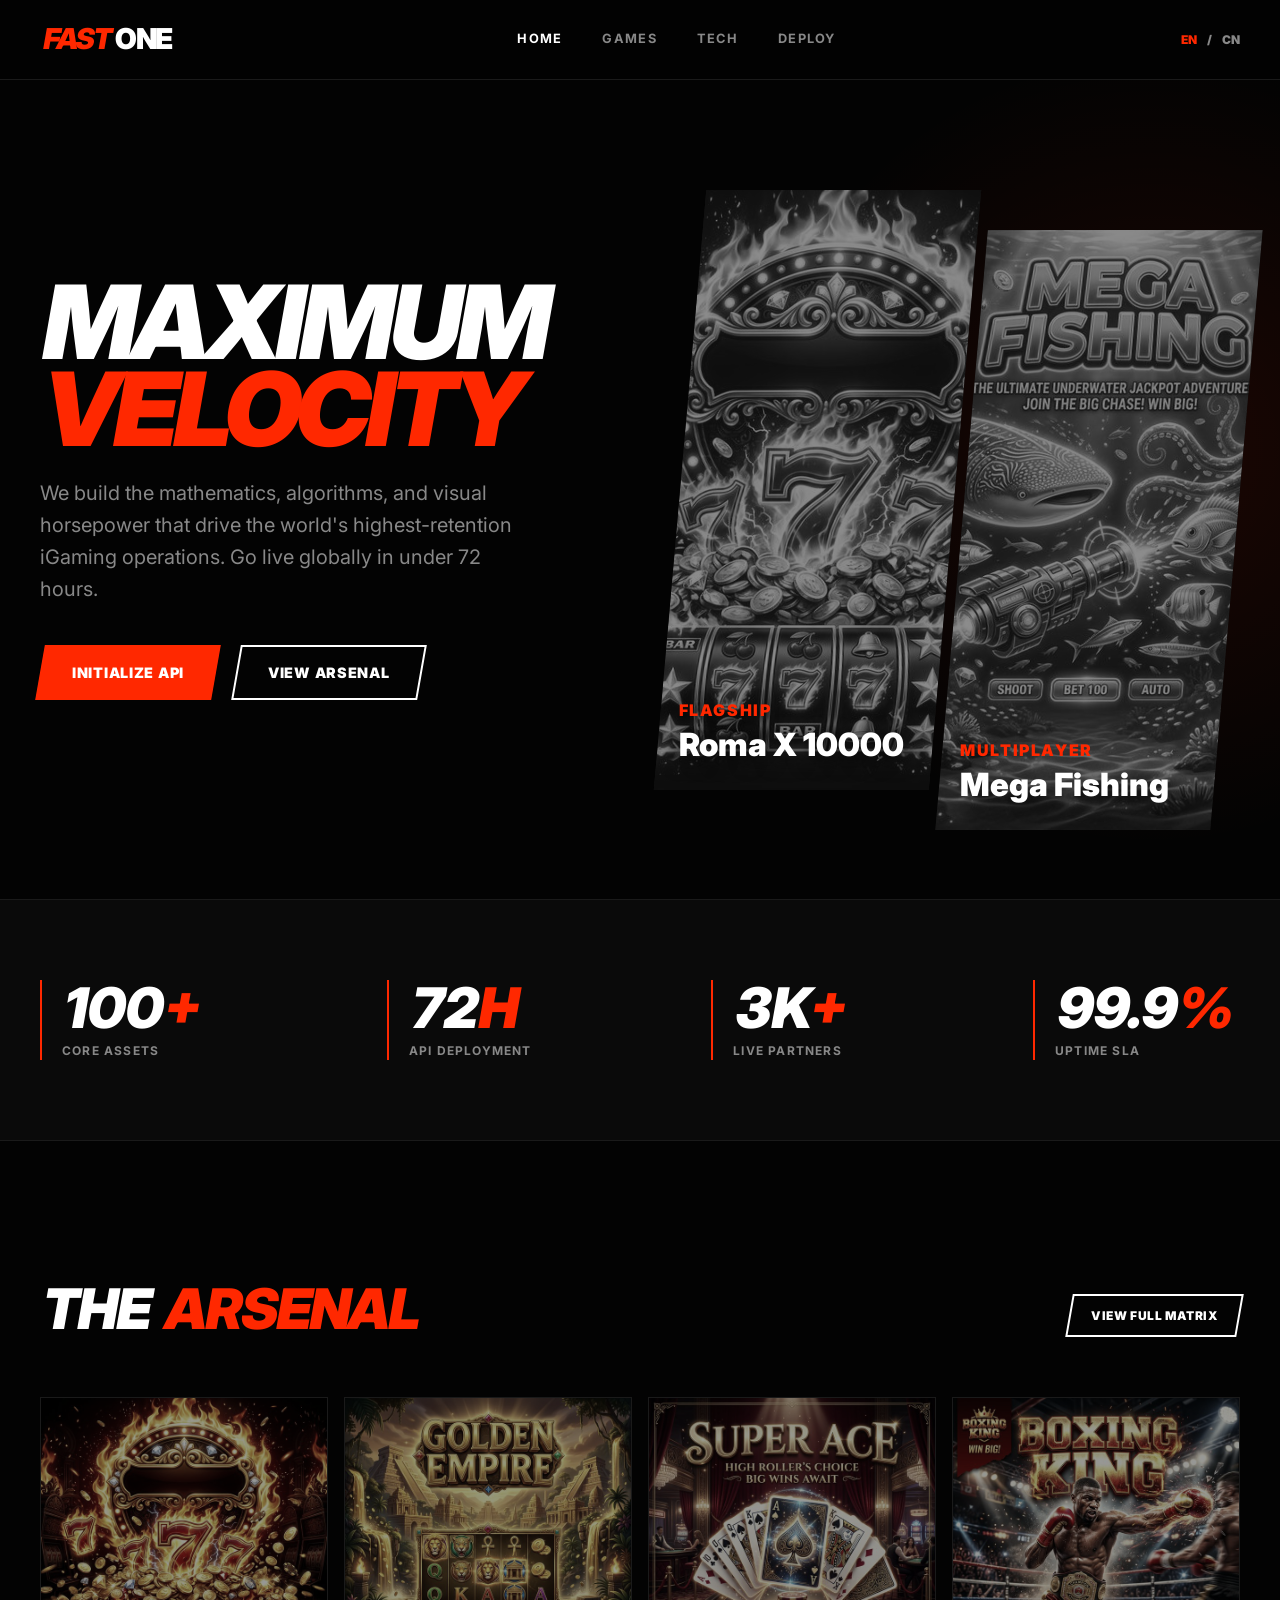
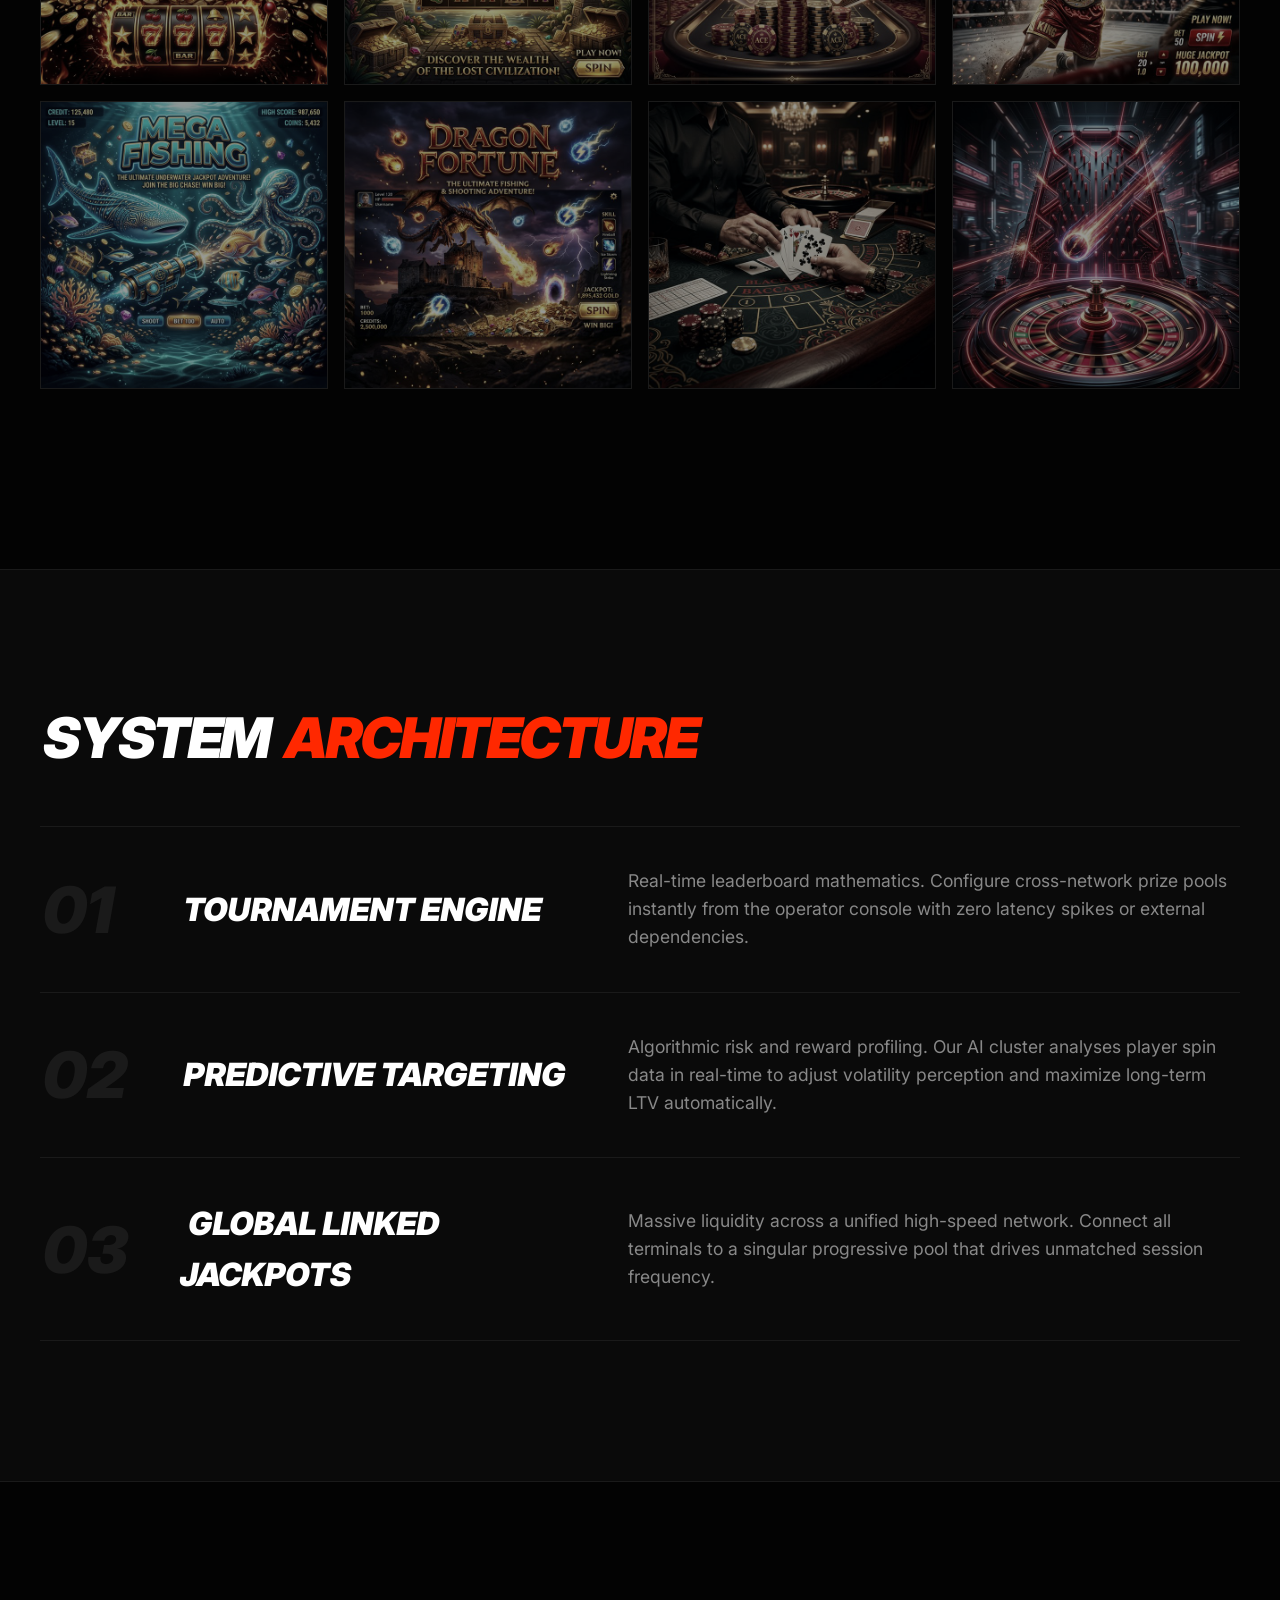
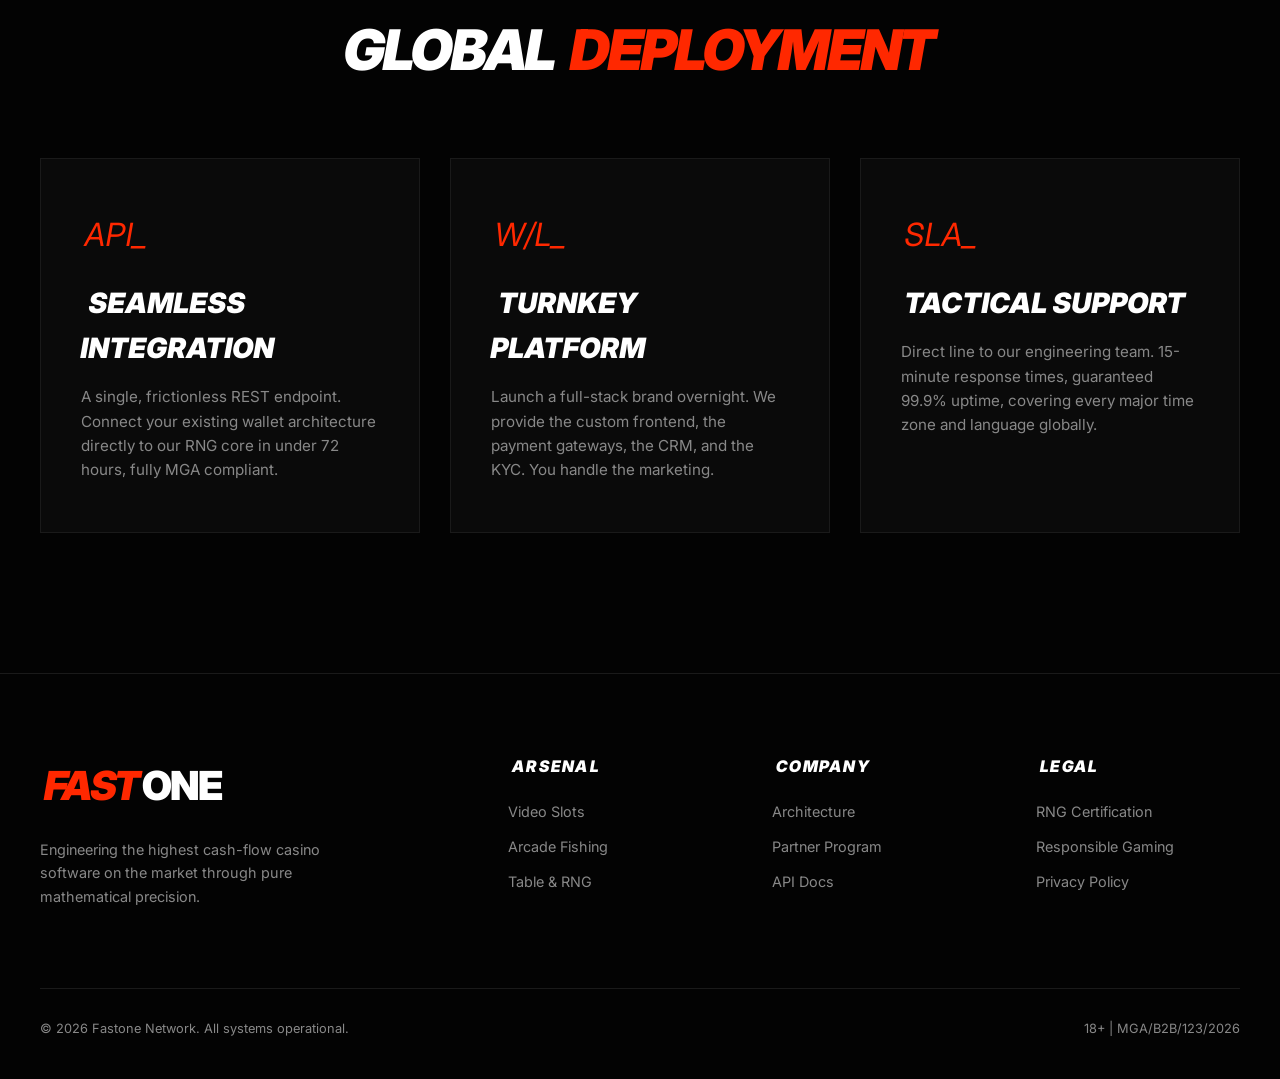
==== index.html @ 95892731 "Upload concept_ultra content" ====
<!DOCTYPE html>
<html lang="en">
<head>
<meta charset="UTF-8">
<meta name="viewport" content="width=device-width, initial-scale=1.0">
<title>Fastone | The Zenith of iGaming Performance</title>
<link rel="stylesheet" href="style.css" />
</head>
<body>

<header>
  <div class="container nav-wrap">
    <a href="index.html" class="logo"><span class="red-txt skew">FAST</span>ONE</a>
    <div class="nav-links">
      <a href="index.html" class="active">Home</a>
      <a href="games.html">Games</a>
      <a href="company.html">Tech</a>
      <a href="contact.html">Deploy</a>
    </div>
    <div class="lang">
      <span class="active">EN</span> / <span>CN</span>
    </div>
  </div>
</header>

<section class="hero">
  <div class="container hero-grid">
    <div>
      <h1 class="h-title"><span class="skew">MAXIMUM</span><br><span class="red-txt skew">VELOCITY</span></h1>
      <p class="h-desc">We build the mathematics, algorithms, and visual horsepower that drive the world's highest-retention iGaming operations. Go live globally in under 72 hours.</p>
      <div class="h-actions">
        <a href="contact.html" class="btn-red"><span>Initialize API</span></a>
        <a href="games.html" class="btn-out"><span>View Arsenal</span></a>
      </div>
    </div>
    <div class="h-art" id="h-art">
      <!-- Injected via JS to guarantee 100% image accuracy -->
    </div>
  </div>
</section>

<section class="stats">
  <div class="container stat-grid">
    <div class="stat-item"><div class="st-num skew">100<span class="red-txt">+</span></div><div class="st-lbl">Core Assets</div></div>
    <div class="stat-item"><div class="st-num skew">72<span class="red-txt">H</span></div><div class="st-lbl">API Deployment</div></div>
    <div class="stat-item"><div class="st-num skew">3K<span class="red-txt">+</span></div><div class="st-lbl">Live Partners</div></div>
    <div class="stat-item"><div class="st-num skew">99.9<span class="red-txt">%</span></div><div class="st-lbl">Uptime SLA</div></div>
  </div>
</section>

<section class="matrix">
  <div class="container">
    <div class="sec-head">
      <div>
        <h2 class="sec-title"><span class="skew">THE</span> <span class="s-red skew">ARSENAL</span></h2>
      </div>
      <a href="games.html" class="btn-out" style="padding: 10px 20px; font-size: 0.75rem;"><span>View Full Matrix</span></a>
    </div>
    <div class="grid-matrix" id="game-matrix">
      <!-- Injected strictly via JS -->
    </div>
  </div>
</section>

<section class="arch">
  <div class="container">
    <h2 class="sec-title" style="margin-bottom: 60px;"><span class="skew">SYSTEM</span> <span class="s-red skew">ARCHITECTURE</span></h2>
    <div class="a-list">
      <div class="a-item">
        <div class="a-num skew">01</div>
        <div class="a-title skew">Tournament Engine</div>
        <div class="a-desc">Real-time leaderboard mathematics. Configure cross-network prize pools instantly from the operator console with zero latency spikes or external dependencies.</div>
      </div>
      <div class="a-item">
        <div class="a-num skew">02</div>
        <div class="a-title skew">Predictive Targeting</div>
        <div class="a-desc">Algorithmic risk and reward profiling. Our AI cluster analyses player spin data in real-time to adjust volatility perception and maximize long-term LTV automatically.</div>
      </div>
      <div class="a-item">
        <div class="a-num skew">03</div>
        <div class="a-title skew">Global Linked Jackpots</div>
        <div class="a-desc">Massive liquidity across a unified high-speed network. Connect all terminals to a singular progressive pool that drives unmatched session frequency.</div>
      </div>
    </div>
  </div>
</section>

<section class="deploy">
  <div class="container">
    <h2 class="sec-title" style="text-align: center; margin-bottom: 80px;"><span class="skew">GLOBAL</span> <span class="s-red skew">DEPLOYMENT</span></h2>
    <div class="d-grid">
      <div class="d-card">
        <div class="d-icon skew">API_</div>
        <div class="d-title skew">Seamless Integration</div>
        <div class="d-desc">A single, frictionless REST endpoint. Connect your existing wallet architecture directly to our RNG core in under 72 hours, fully MGA compliant.</div>
      </div>
      <div class="d-card">
        <div class="d-icon skew">W/L_</div>
        <div class="d-title skew">Turnkey Platform</div>
        <div class="d-desc">Launch a full-stack brand overnight. We provide the custom frontend, the payment gateways, the CRM, and the KYC. You handle the marketing.</div>
      </div>
      <div class="d-card">
        <div class="d-icon skew">SLA_</div>
        <div class="d-title skew">Tactical Support</div>
        <div class="d-desc">Direct line to our engineering team. 15-minute response times, guaranteed 99.9% uptime, covering every major time zone and language globally.</div>
      </div>
    </div>
  </div>
</section>

<footer>
  <div class="container">
    <div class="f-grid">
      <div>
        <div class="f-logo"><span class="red-txt skew">FAST</span>ONE</div>
        <div class="f-desc">Engineering the highest cash-flow casino software on the market through pure mathematical precision.</div>
      </div>
      <div>
        <div class="f-title skew">Arsenal</div>
        <a href="games.html" class="f-link">Video Slots</a>
        <a href="games.html" class="f-link">Arcade Fishing</a>
        <a href="games.html" class="f-link">Table & RNG</a>
      </div>
      <div>
        <div class="f-title skew">Company</div>
        <a href="company.html" class="f-link">Architecture</a>
        <a href="contact.html" class="f-link">Partner Program</a>
        <a href="#" class="f-link">API Docs</a>
      </div>
      <div>
        <div class="f-title skew">Legal</div>
        <a href="#" class="f-link">RNG Certification</a>
        <a href="#" class="f-link">Responsible Gaming</a>
        <a href="#" class="f-link">Privacy Policy</a>
      </div>
    </div>
    <div class="f-bot">
      <div>&copy; 2026 Fastone Network. All systems operational.</div>
      <div>18+ | MGA/B2B/123/2026</div>
    </div>
  </div>
</footer>

<script src="app.js"></script>
<script>
// STRICT IMAGE ENFORCEMENT logic
document.addEventListener('DOMContentLoaded', () => {
  if (typeof GAMES === 'undefined' || typeof getGameImg === 'undefined') {
    console.error("Critical: app.js failed to load. Images cannot be rendered.");
    return;
  }

  // 1. Populate Hero Art (Guaranteed 2 images at all times)
  const heroArt = document.getElementById('h-art');
  const hGame1 = GAMES.find(g => g.name === 'Roma X 10000') || GAMES[0];
  const hGame2 = GAMES.find(g => g.name === 'Mega Fishing') || GAMES.find(g => g.category.toLowerCase() === 'fishing') || GAMES[35];
  
  // getGameImg strictly returns an image path now.
  const img1 = getGameImg(hGame1.name);
  const img2 = getGameImg(hGame2.name);

  heroArt.innerHTML = `
    <div class="ha-card">
      <img src="${img1}" alt="${hGame1.name}">
      <div class="ha-text"><span>FLAGSHIP</span>${hGame1.name}</div>
    </div>
    <div class="ha-card" style="transform: translateY(40px);">
      <img src="${img2}" alt="${hGame2.name}">
      <div class="ha-text"><span>MULTIPLAYER</span>${hGame2.name}</div>
    </div>
  `;

  // 2. Populate Matrix (Strictly 8 images)
  const matrix = document.getElementById('game-matrix');
  const picks = [
    GAMES[0], GAMES[1], GAMES[2], GAMES[3],
    GAMES[35], GAMES[36], GAMES[40], GAMES[49]
  ];

  matrix.innerHTML = picks.map(g => {
    if(!g) return '';
    const src = getGameImg(g.name);
    return `
      <div class="m-card" onclick="alert('Demo: ${g.name.replace(/'/g,"\\'")}!')">
        <img src="${src}" alt="${g.name}">
        <div class="m-card-info">
          <div class="mc-cat">${g.category}</div>
          <div class="mc-name">${g.name}</div>
          <div class="mc-play">PLAY DEMO</div>
        </div>
      </div>
    `;
  }).join('');
});
</script>
</body>
</html>
---- style.css ----
/* ============================================================
   CONCEPT: ULTRA — Unified Stylesheet
   Minimal, Extreme Speed | Inter 900 | #FF2800
   ============================================================ */

@import url('https://fonts.googleapis.com/css2?family=Inter:wght@400;700;900&display=swap');

:root {
  --red:       #FF2800;
  --red-hover: #cc2000;
  --black:     #030303;
  --dark:      #0a0a0a;
  --line:      #1a1a1a;
  --white:     #ffffff;
  --gray:      #888888;
  --trans:     0.3s cubic-bezier(0.25, 1, 0.5, 1);
}

*, *::before, *::after { box-sizing: border-box; margin: 0; padding: 0; }
html { scroll-behavior: smooth; }
body {
  font-family: 'Inter', sans-serif;
  background-color: var(--black);
  color: var(--white);
  line-height: 1.6;
  overflow-x: hidden;
  -webkit-font-smoothing: antialiased;
}
a { text-decoration: none; color: inherit; transition: var(--trans); }
button { font-family: inherit; cursor: pointer; border: none; background: none; }
img { max-width: 100%; display: block; }
ul { list-style: none; }

/* ── Utilities ───────────────────────────────────── */
.container { width: 100%; max-width: 1440px; margin: 0 auto; padding: 0 40px; }
.section    { padding: 140px 0; }
.section--sm { padding: 100px 0; }
.red-txt, .s-red { color: var(--red); }
.skew { transform: skewX(-10deg); display: inline-block; padding: 0 4px; }

/* reveal */
.rv { opacity: 0; transform: translateY(20px); transition: opacity .5s ease, transform .5s ease; }
.rv.visible, .rv.revealed { opacity: 1; transform: none; }
.delay-1 { transition-delay: .1s; }
.delay-2 { transition-delay: .2s; }
.delay-3 { transition-delay: .3s; }

/* ── Buttons ─────────────────────────────────────── */
.btn-red {
  display: inline-flex; align-items: center; justify-content: center;
  background: var(--red); color: var(--white);
  padding: 16px 32px; font-weight: 900; font-size: 0.9rem;
  text-transform: uppercase; letter-spacing: 0.05em;
  transform: skewX(-10deg); position: relative; overflow: hidden;
  transition: var(--trans);
}
.btn-red span { transform: skewX(10deg); position: relative; z-index: 2; }
.btn-red::before {
  content: ''; position: absolute; top: 0; left: -100%; width: 100%; height: 100%;
  background: rgba(255,255,255,0.2); transition: transform 0.4s ease; z-index: 1;
}
.btn-red:hover::before { transform: translateX(200%); }
.btn-red:hover { background: var(--red-hover); }

.btn-out {
  display: inline-flex; align-items: center; justify-content: center;
  background: transparent; color: var(--white);
  padding: 14px 30px; font-weight: 900; font-size: 0.9rem;
  text-transform: uppercase; letter-spacing: 0.05em;
  border: 2px solid var(--white); transform: skewX(-10deg);
  transition: var(--trans);
}
.btn-out span { transform: skewX(10deg); }
.btn-out:hover { background: var(--white); color: var(--black); }

.btn, .btn--red {
  display: inline-flex; align-items: center; justify-content: center;
  background: var(--red); color: var(--white);
  padding: 14px 28px; font-weight: 900; font-size: 0.9rem;
  text-transform: uppercase; letter-spacing: 0.05em;
  transform: skewX(-10deg); transition: var(--trans);
}
.btn span, .btn--red span { transform: skewX(10deg); }
.btn:hover, .btn--red:hover { background: var(--red-hover); }
.btn--outline { background: transparent; color: var(--white); border: 2px solid var(--white); }
.btn--outline:hover { background: var(--white); color: var(--black); }

/* ── Navigation ──────────────────────────────────── */
header {
  position: fixed; top: 0; width: 100%; z-index: 1000;
  background: rgba(3,3,3,0.9); backdrop-filter: blur(10px);
  border-bottom: 1px solid var(--line); height: 80px; display: flex; align-items: center;
}
.nav-wrap { display: flex; justify-content: space-between; align-items: center; width: 100%; }
.logo { font-size: 1.8rem; font-weight: 900; letter-spacing: -0.05em; }
.nav-links { display: flex; gap: 40px; }
.nav-links a { font-size: 0.8rem; font-weight: 700; text-transform: uppercase; letter-spacing: 0.1em; color: var(--gray); }
.nav-links a:hover, .nav-links a.active { color: var(--white); }
.lang { font-size: 0.75rem; font-weight: 900; color: var(--gray); display: flex; gap: 10px; }
.lang span.active { color: var(--red); }

/* ── Hero ────────────────────────────────────────── */
.hero {
  padding: 180px 0 100px; min-height: 100vh;
  display: flex; align-items: center;
  border-bottom: 1px solid var(--line);
  position: relative; overflow: hidden;
}
.hero::after {
  content:''; position: absolute; right: -20%; top: -10%; width: 60%; height: 120%;
  background: radial-gradient(circle, rgba(255,40,0,0.1) 0%, transparent 60%);
  z-index: 0; pointer-events: none;
}
.hero-grid { display: grid; grid-template-columns: 1fr 1fr; gap: 80px; align-items: center; position: relative; z-index: 1; }
.h-title { font-size: clamp(4rem, 8vw, 7.5rem); font-weight: 900; line-height: 0.85; letter-spacing: -0.05em; margin-bottom: 24px; text-transform: uppercase; }
.h-desc { font-size: 1.25rem; color: var(--gray); max-width: 500px; margin-bottom: 40px; font-weight: 400; }
.h-actions { display: flex; gap: 20px; }

/* hero art */
.h-art { display: grid; grid-template-columns: 1fr 1fr; gap: 10px; height: 600px; transform: skewX(-5deg); }
.ha-card { position: relative; overflow: hidden; background: var(--line); }
.ha-card img { width: 100%; height: 100%; object-fit: cover; opacity: 0.5; transition: 0.5s ease; filter: grayscale(1); }
.ha-card:hover img { opacity: 1; filter: grayscale(0) scale(1.05); }
.ha-text { position: absolute; bottom: 20px; left: 20px; font-size: 2rem; font-weight: 900; color: var(--white); transform: skewX(5deg); text-shadow: 0 4px 20px rgba(0,0,0,0.8); pointer-events: none; z-index: 2; }
.ha-text span { color: var(--red); display: block; font-size: 1rem; letter-spacing: 0.1em; margin-bottom: -5px; }

/* page hero (subpages) */
.page-hero { padding: 160px 0 80px; background: var(--dark); border-bottom: 1px solid var(--line); }
.page-hero__title { font-size: clamp(3.5rem, 7vw, 6.5rem); font-weight: 900; line-height: 0.9; letter-spacing: -0.04em; text-transform: uppercase; margin: 8px 0 20px; }
.page-hero__sub { font-size: 1.1rem; color: var(--gray); max-width: 560px; }
.tag { display: inline-block; font-size: .72rem; font-weight: 700; letter-spacing: .14em; text-transform: uppercase; color: var(--red); margin-bottom: 12px; }

/* ── Stats ────────────────────────────────────────── */
.stats { background: var(--dark); padding: 80px 0; border-bottom: 1px solid var(--line); }
.stat-grid { display: flex; justify-content: space-between; flex-wrap: wrap; gap: 40px; }
.stat-item { padding-left: 20px; border-left: 2px solid var(--red); }
.st-num { font-size: 3.5rem; font-weight: 900; line-height: 1; margin-bottom: 5px; }
.st-lbl { font-size: 0.75rem; font-weight: 700; color: var(--gray); text-transform: uppercase; letter-spacing: 0.1em; }

/* ── Games Grid ───────────────────────────────────── */
.matrix { padding: 140px 0; }
.sec-head { margin-bottom: 60px; display: flex; justify-content: space-between; align-items: flex-end; }
.sec-title { font-size: 3.5rem; font-weight: 900; line-height: 1; letter-spacing: -0.04em; text-transform: uppercase; }

.grid-matrix { display: grid; grid-template-columns: repeat(4, 1fr); gap: 16px; margin-bottom: 40px; }
.m-card { position: relative; aspect-ratio: 1/1; overflow: hidden; background: var(--dark); cursor: pointer; border: 1px solid var(--line); }
.m-card img { width: 100%; height: 100%; object-fit: cover; filter: brightness(0.6) grayscale(0.5); transition: 0.4s ease; }
.m-card:hover img { filter: brightness(0.9) grayscale(0); transform: scale(1.05); }
.m-card-info { position: absolute; inset: 0; padding: 20px; display: flex; flex-direction: column; justify-content: flex-end; background: linear-gradient(to top, rgba(0,0,0,0.9) 0%, transparent 60%); opacity: 0; transition: 0.3s ease; }
.m-card:hover .m-card-info { opacity: 1; }
.mc-cat { font-size: 0.65rem; font-weight: 900; color: var(--red); text-transform: uppercase; letter-spacing: 0.15em; margin-bottom: 4px; }
.mc-name { font-size: 1.25rem; font-weight: 900; margin-bottom: 10px; }
.mc-play { font-size: 0.75rem; font-weight: 700; display: flex; align-items: center; gap: 5px; }
.mc-play::before { content:'▶'; color: var(--red); font-size: 0.6rem; }

.games-grid, #games-grid, #game-grid {
  display: grid; grid-template-columns: repeat(auto-fill, minmax(220px, 1fr)); gap: 16px; margin-top: 32px;
}
.tabs { display: flex; gap: 8px; flex-wrap: wrap; margin-bottom: 32px; }
.tab-btn {
  padding: 10px 22px; background: var(--dark); color: var(--gray);
  font-size: 0.85rem; font-weight: 700; text-transform: uppercase; letter-spacing: 0.08em;
  border: 1px solid var(--line); transition: var(--trans);
}
.tab-btn.active, .tab-btn:hover { background: var(--red); color: var(--white); border-color: var(--red); }

.gc { position: relative; overflow: hidden; cursor: pointer; aspect-ratio: 2/3; border: 1px solid var(--line); transition: var(--trans); }
.gc:hover { border-color: var(--red); transform: translateY(-6px); z-index: 2; }
.gc-img { width: 100%; height: 100%; object-fit: cover; filter: brightness(.7) grayscale(.3); transition: var(--trans); }
.gc:hover .gc-img { filter: brightness(.9) grayscale(0) scale(1.04); }
.gc-ov { position: absolute; inset: 0; padding: 16px; display: flex; flex-direction: column; justify-content: flex-end; background: linear-gradient(to top, rgba(0,0,0,0.9) 0%, transparent 55%); }
.gc-badge { font-size: .6rem; font-weight: 900; color: var(--red); text-transform: uppercase; letter-spacing: .15em; margin-bottom: 4px; }
.gc-title { font-size: 1.1rem; font-weight: 900; line-height: 1.1; margin-bottom: 6px; }
.gc-foot { display: flex; justify-content: space-between; align-items: center; font-size: .7rem; color: var(--gray); }
.gc-btn { background: var(--red); color: var(--white); padding: 6px 12px; font-size: .75rem; font-weight: 700; margin-top: 8px; display: inline-block; }

/* ── Architecture ─────────────────────────────────── */
.arch { padding: 140px 0; background: var(--dark); border-top: 1px solid var(--line); }
.a-list { display: grid; border-top: 1px solid var(--line); }
.a-item { display: grid; grid-template-columns: 100px 1fr 1.5fr; gap: 40px; padding: 40px 0; border-bottom: 1px solid var(--line); align-items: center; transition: var(--trans); }
.a-item:hover { background: var(--black); padding-left: 40px; border-left: 2px solid var(--red); }
.a-num { font-size: 4rem; font-weight: 900; color: var(--line); line-height: 0.8; }
.a-item:hover .a-num { color: var(--red); }
.a-title { font-size: 2rem; font-weight: 900; text-transform: uppercase; }
.a-desc { font-size: 1.1rem; color: var(--gray); }

/* ── Deployment ───────────────────────────────────── */
.deploy { padding: 140px 0; border-top: 1px solid var(--line); }
.d-grid { display: grid; grid-template-columns: repeat(3, 1fr); gap: 30px; }
.d-card { background: var(--dark); padding: 50px 40px; border: 1px solid var(--line); transition: var(--trans); position: relative; }
.d-card::before { content:''; position: absolute; top:-1px; left:-1px; width: 0; height: 3px; background: var(--red); transition: 0.4s ease; }
.d-card:hover::before { width: calc(100% + 2px); }
.d-card:hover { transform: translateY(-10px); border-color: #333; }
.d-icon { font-size: 2rem; color: var(--red); margin-bottom: 20px; }
.d-title { font-size: 1.75rem; font-weight: 900; margin-bottom: 15px; text-transform: uppercase; }
.d-desc { color: var(--gray); font-size: 0.95rem; }

/* ── CTA / Callout ────────────────────────────────── */
.cta-banner { background: var(--red); padding: 60px; position: relative; }
.cta-banner__title { font-size: 3rem; font-weight: 900; text-transform: uppercase; letter-spacing: -0.03em; margin-bottom: 12px; }
.cta-banner__sub { font-size: 1rem; color: rgba(255,255,255,0.8); max-width: 480px; margin-bottom: 28px; }
.cta-banner__btns { display: flex; gap: 16px; flex-wrap: wrap; }

/* ── Contact ──────────────────────────────────────── */
.contact-grid { display: grid; grid-template-columns: 1fr 1fr; }
.contact-info { padding: 80px 60px; background: var(--dark); border-right: 1px solid var(--line); }
.contact-form { padding: 80px 60px; background: var(--black); }
.form-row { display: grid; grid-template-columns: 1fr 1fr; gap: 20px; }
.form-field { display: flex; flex-direction: column; gap: 8px; margin-bottom: 20px; }
.form-field label { font-size: .8rem; font-weight: 700; text-transform: uppercase; letter-spacing: .1em; color: var(--gray); }
.form-field input, .form-field select, .form-field textarea {
  background: var(--dark); border: 1px solid var(--line); color: var(--white);
  padding: 14px 16px; font-family: 'Inter', sans-serif; font-size: .95rem; transition: var(--trans);
}
.form-field input:focus, .form-field select:focus, .form-field textarea:focus { outline: none; border-color: var(--red); }
.form-field textarea { min-height: 120px; resize: vertical; }
#contact-form button[type=submit] { width: 100%; margin-top: 8px; }
.lang-switcher { display: flex; gap: 6px; }
.lang-btn { background: transparent; color: var(--gray); font-size: .75rem; font-weight: 900; text-transform: uppercase; padding: 6px 10px; border: 1px solid var(--line); transition: var(--trans); }
.lang-btn.on, .lang-btn:hover { color: var(--red); border-color: var(--red); }

/* ── Footer ───────────────────────────────────────── */
footer { padding: 80px 0 40px; background: var(--black); border-top: 1px solid var(--line); }
.f-grid { display: grid; grid-template-columns: 2fr 1fr 1fr 1fr; gap: 60px; margin-bottom: 80px; }
.f-logo { font-size: 2.5rem; font-weight: 900; letter-spacing: -0.05em; margin-bottom: 20px; }
.f-desc { color: var(--gray); max-width: 300px; font-size: 0.9rem; }
.f-title { font-size: 1rem; font-weight: 900; text-transform: uppercase; letter-spacing: 0.08em; margin-bottom: 20px; }
.f-link { display: block; color: var(--gray); font-size: 0.9rem; margin-bottom: 12px; }
.f-link:hover { color: var(--red); }
.f-bot { display: flex; justify-content: space-between; border-top: 1px solid var(--line); padding-top: 30px; color: var(--gray); font-size: 0.8rem; flex-wrap: wrap; gap: 12px; }
.footer__top { display: grid; grid-template-columns: 2fr 1fr 1fr 1fr; gap: 48px; margin-bottom: 64px; }
.footer__logo { font-size: 2rem; font-weight: 900; letter-spacing: -0.05em; margin-bottom: 16px; }
.footer__col-title { font-size: 0.85rem; font-weight: 900; text-transform: uppercase; letter-spacing: 0.12em; margin-bottom: 16px; }
.footer__links { display: flex; flex-direction: column; gap: 10px; }
.footer__links a { color: var(--gray); font-size: 0.9rem; }
.footer__links a:hover { color: var(--red); }
.footer__brand-desc { color: var(--gray); font-size: .85rem; max-width: 280px; margin: 10px 0 20px; }
.footer__bottom { display: flex; justify-content: space-between; align-items: center; border-top: 1px solid var(--line); padding-top: 24px; flex-wrap: wrap; gap: 12px; }
.footer__copy { color: var(--gray); font-size: .8rem; }
.footer__badges { display: flex; gap: 8px; flex-wrap: wrap; }
.badge { background: var(--dark); color: var(--gray); font-size: .7rem; font-weight: 700; text-transform: uppercase; letter-spacing: .08em; padding: 5px 10px; border: 1px solid var(--line); }

/* ── Modal ────────────────────────────────────────── */
.modal-overlay, #modal {
  position: fixed; inset: 0; background: rgba(0,0,0,0.95); z-index: 9999;
  display: flex; align-items: center; justify-content: center;
  opacity: 0; pointer-events: none; transition: var(--trans);
}
.modal-overlay.open, .modal-overlay.is-open, #modal.open, #modal.is-open { opacity: 1; pointer-events: all; }
.modal {
  width: 90%; max-width: 900px; background: var(--dark);
  border: 1px solid var(--line); display: flex; position: relative;
}
.m-close, .modal-close {
  position: absolute; top: 16px; right: 16px; width: 44px; height: 44px;
  background: var(--red); color: var(--white); display: flex; align-items: center; justify-content: center;
  font-size: 1.5rem; cursor: pointer; font-weight: 900;
}
.m-thumb, .modal-img { width: 50%; }
.m-thumb img, .modal-img img { width: 100%; height: 100%; object-fit: cover; }
.m-body, .modal-body { width: 50%; padding: 48px; display: flex; flex-direction: column; justify-content: center; }
.m-name, .m-title { font-size: 2.5rem; font-weight: 900; line-height: 0.9; letter-spacing: -0.03em; text-transform: uppercase; margin-bottom: 6px; }
.m-cat { font-size: .75rem; font-weight: 900; color: var(--red); text-transform: uppercase; letter-spacing: .15em; margin-bottom: 20px; }
.m-desc { color: var(--gray); font-size: .95rem; margin-bottom: 28px; }
.m-stats { display: flex; gap: 24px; margin-bottom: 28px; }
.m-stat { flex: 1; }
.m-rtp, .m-vol, .m-win { font-size: 1.75rem; font-weight: 900; }
.m-lbl { font-size: .65rem; color: var(--gray); text-transform: uppercase; letter-spacing: .12em; }
.hi { color: var(--red); }
.m-play-btn { width: 100%; }

/* ── Responsive ───────────────────────────────────── */
@media(max-width: 1024px) {
  .hero-grid { grid-template-columns: 1fr; text-align: center; }
  .h-desc { margin: 0 auto 40px; }
  .h-actions { justify-content: center; }
  .h-art { height: 400px; transform: none; margin-top: 60px; }
  .ha-text { transform: none; }
  .grid-matrix { grid-template-columns: repeat(2, 1fr); }
  .a-item { grid-template-columns: 1fr; gap: 15px; padding-left: 0 !important; border-left: none !important; }
  .d-grid { grid-template-columns: 1fr; }
  .f-grid, .footer__top { grid-template-columns: 1fr 1fr; }
}
@media(max-width: 768px) {
  .container { padding: 0 20px; }
  .logo { font-size: 1.4rem; }
  .nav-links { display: none; }
  .stat-grid { flex-direction: column; gap: 40px; }
  .f-bot, .footer__bottom { flex-direction: column; gap: 20px; align-items: flex-start; }
  .modal { flex-direction: column; }
  .m-thumb, .modal-img { width: 100%; height: 260px; }
  .m-body, .modal-body { width: 100%; padding: 32px; }
  .form-row { grid-template-columns: 1fr; }
  .contact-grid { grid-template-columns: 1fr; }
}
@media(max-width: 480px) {
  .f-grid, .footer__top { grid-template-columns: 1fr; }
  .cta-banner { padding: 40px 24px; }
  .h-art { grid-template-columns: 1fr; height: auto; }
}

/* ══════════════════════════════════════════════════
   COMPANY PAGE — missing classes
   ══════════════════════════════════════════════════ */

/* Page intro header */
.pg-head {
  padding: 120px 0 60px; border-bottom: 1px solid var(--line);
  background: var(--dark);
}
.pg-title {
  font-size: clamp(2.5rem, 6vw, 5rem); font-weight: 900;
  letter-spacing: -.05em; line-height: .9; text-transform: uppercase;
  margin-bottom: 20px;
}
.pg-desc {
  font-size: 1.1rem; color: var(--gray); max-width: 560px; line-height: 1.75;
}

/* Tech grid — 2-column alternating layout */
.tech-grid {
  display: grid; grid-template-columns: 1fr 1fr;
  border: 1px solid var(--line); border-top: none;
  min-height: 340px;
}
.tech-grid:first-of-type { border-top: 1px solid var(--line); }
.tech-grid > div:first-child {
  padding: 60px 56px; display: flex; flex-direction: column; justify-content: center;
  border-right: 1px solid var(--line);
}
.tech-grid.flip { direction: rtl; }
.tech-grid.flip > * { direction: ltr; }
.tech-grid.flip > div:first-child { border-right: none; border-left: 1px solid var(--line); }

.t-num {
  font-size: 6rem; font-weight: 900; letter-spacing: -.08em;
  color: rgba(255,40,0,.08); line-height: 1; margin-bottom: 12px;
}
.t-title {
  font-size: clamp(1.8rem, 3vw, 2.8rem); font-weight: 900;
  letter-spacing: -.04em; text-transform: uppercase; margin-bottom: 16px;
}
.t-desc { font-size: 1rem; color: var(--gray); line-height: 1.75; }

/* Visual panel */
.t-vis {
  position: relative; overflow: hidden;
  background: var(--dark); display: flex; align-items: center; justify-content: center;
}
.t-vis-bg {
  font-size: clamp(2rem, 6vw, 5rem); font-weight: 900;
  letter-spacing: -.04em; text-transform: uppercase;
  color: rgba(255,255,255,.04); text-align: center; padding: 0 20px;
  pointer-events: none; user-select: none;
}
.t-vis-line {
  position: absolute; width: 200%; height: 1px;
  background: linear-gradient(90deg, transparent, var(--red), transparent);
  animation: tline 3s ease-in-out infinite alternate;
}
@keyframes tline {
  from { transform: translateX(-25%) scaleX(.5); opacity: .4; }
  to   { transform: translateX(-10%) scaleX(1);  opacity: 1;  }
}

/* ── Responsive ───────────────────────────────── */
@media(max-width: 768px) {
  .pg-head { padding: 100px 0 40px; }
  .tech-grid { grid-template-columns: 1fr; direction: ltr !important; }
  .tech-grid > div:first-child { border-right: none !important; border-left: none !important; padding: 40px 0; }
  .tech-grid.flip > div:first-child { border: none; }
  .t-vis { min-height: 140px; }
  .t-num { font-size: 4rem; }
}

/* ══════════════════════════════════════════════════
   CONTACT PAGE — missing classes
   ══════════════════════════════════════════════════ */

/* Deploy grid — two-column layout */
.deploy-grid {
  display: grid; grid-template-columns: 1.1fr .9fr; gap: 60px;
  padding: 80px 0;
}

/* Form box */
.form-box {
  background: var(--dark); border: 1px solid var(--line);
  padding: 48px 40px;
}
.fm-title {
  font-size: clamp(1.6rem, 3vw, 2.4rem); font-weight: 900;
  letter-spacing: -.04em; text-transform: uppercase; margin-bottom: 32px;
}
.fm-grp { margin-bottom: 20px; }
.fm-lbl {
  display: block; font-size: .72rem; font-weight: 700;
  letter-spacing: .12em; text-transform: uppercase;
  color: var(--gray); margin-bottom: 6px;
}
.fm-input {
  display: block; width: 100%;
  background: var(--black); border: 1px solid var(--line); color: var(--white);
  padding: 13px 16px; font-family: 'Inter', sans-serif; font-size: .9rem;
  transition: var(--trans); resize: vertical;
}
.fm-input:focus { outline: none; border-color: var(--red); }
.fm-input::placeholder { color: rgba(255,255,255,.2); }
textarea.fm-input { min-height: 110px; }
.btn-submit {
  display: inline-flex; align-items: center; justify-content: center;
  width: 100%; padding: 16px 28px; margin-top: 8px;
  background: var(--red); color: var(--white);
  font-weight: 900; font-size: .9rem;
  text-transform: uppercase; letter-spacing: .05em;
  border: none; cursor: pointer; transform: skewX(-10deg);
  transition: var(--trans);
}
.btn-submit span { transform: skewX(10deg); }
.btn-submit:hover { background: var(--red-hover); }

/* Info box */
.info-box { padding: 48px 0; }
.info-box h3 {
  font-size: clamp(1.4rem, 2.5vw, 2rem); font-weight: 900;
  letter-spacing: -.04em; text-transform: uppercase; margin-bottom: 16px;
}
.info-desc { color: var(--gray); font-size: .95rem; line-height: 1.75; margin-bottom: 40px; }

.i-list { border-top: 1px solid var(--line); }
.i-item {
  display: flex; flex-direction: column; gap: 4px;
  padding: 20px 0; border-bottom: 1px solid var(--line);
}
.i-lbl {
  font-size: .65rem; font-weight: 700; letter-spacing: .14em;
  text-transform: uppercase; color: var(--red);
}
.i-val { font-size: .95rem; font-weight: 700; }

/* ── Responsive ───────────────────────────────── */
@media(max-width: 768px) {
  .deploy-grid { grid-template-columns: 1fr; gap: 0; padding: 40px 0; }
  .form-box { padding: 32px 24px; }
  .info-box { padding: 32px 0; }
  .btn-submit { transform: none; }
  .btn-submit span { transform: none; }
}

/* ── Scroll reveal — .on class (from app.js) ─── */
.rv.on { opacity: 1; transform: none; }

/* ── Filter Buttons (games.html) ─────────────── */
.filters {
  display: flex; gap: 8px; flex-wrap: wrap;
  padding: 40px 0 32px;
}
.f-btn {
  display: inline-flex; align-items: center; justify-content: center;
  padding: 10px 22px; background: var(--dark);
  border: 1px solid var(--line); color: var(--gray);
  font-size: .8rem; font-weight: 700;
  text-transform: uppercase; letter-spacing: .08em;
  transition: var(--trans); cursor: pointer;
}
.f-btn:hover { color: var(--white); border-color: #2a2a2a; }
.f-btn.active { background: var(--red); border-color: var(--red); color: var(--white); }

/* ── Game Grid (.g-grid / .g-card) ──────────── */
.g-grid {
  display: grid;
  grid-template-columns: repeat(auto-fill, minmax(200px, 1fr));
  gap: 12px; padding-bottom: 80px;
}
.g-card {
  position: relative; aspect-ratio: 2/3; overflow: hidden;
  border: 1px solid var(--line); cursor: pointer; transition: var(--trans);
}
.g-card:hover { border-color: var(--red); transform: translateY(-6px); z-index: 2; }
.g-card > img {
  width: 100%; height: 100%; object-fit: cover;
  filter: brightness(.7) grayscale(.3); transition: var(--trans);
}
.g-card:hover > img { filter: brightness(.9) grayscale(0); transform: scale(1.04); }
.g-card-info {
  position: absolute; inset: 0; padding: 16px;
  display: flex; flex-direction: column; justify-content: flex-end;
  background: linear-gradient(to top, rgba(0,0,0,.9) 0%, transparent 55%);
}
.gc-cat {
  font-size: .6rem; font-weight: 900; color: var(--red);
  text-transform: uppercase; letter-spacing: .15em; margin-bottom: 4px;
}
.gc-name { font-size: 1.1rem; font-weight: 900; line-height: 1.1; margin-bottom: 8px; }
.gc-stats { display: flex; gap: 10px; flex-wrap: wrap; margin-bottom: 8px; }
.gc-st { font-size: .65rem; color: var(--gray); }
.gc-st strong { color: var(--white); }
.gc-play {
  display: inline-flex; align-items: center; justify-content: center;
  background: var(--red); color: var(--white); border: none;
  padding: 7px 14px; cursor: pointer;
  font-size: .75rem; font-weight: 700; text-transform: uppercase; letter-spacing: .06em;
  transition: var(--trans); width: 100%; margin-top: 4px;
}
.gc-play:hover { background: var(--red-hover); }

/* ── Games page responsive ───────────────────── */
@media(max-width: 768px) {
  .g-grid { grid-template-columns: repeat(2, 1fr); }
  .filters { padding: 28px 0 20px; }
}
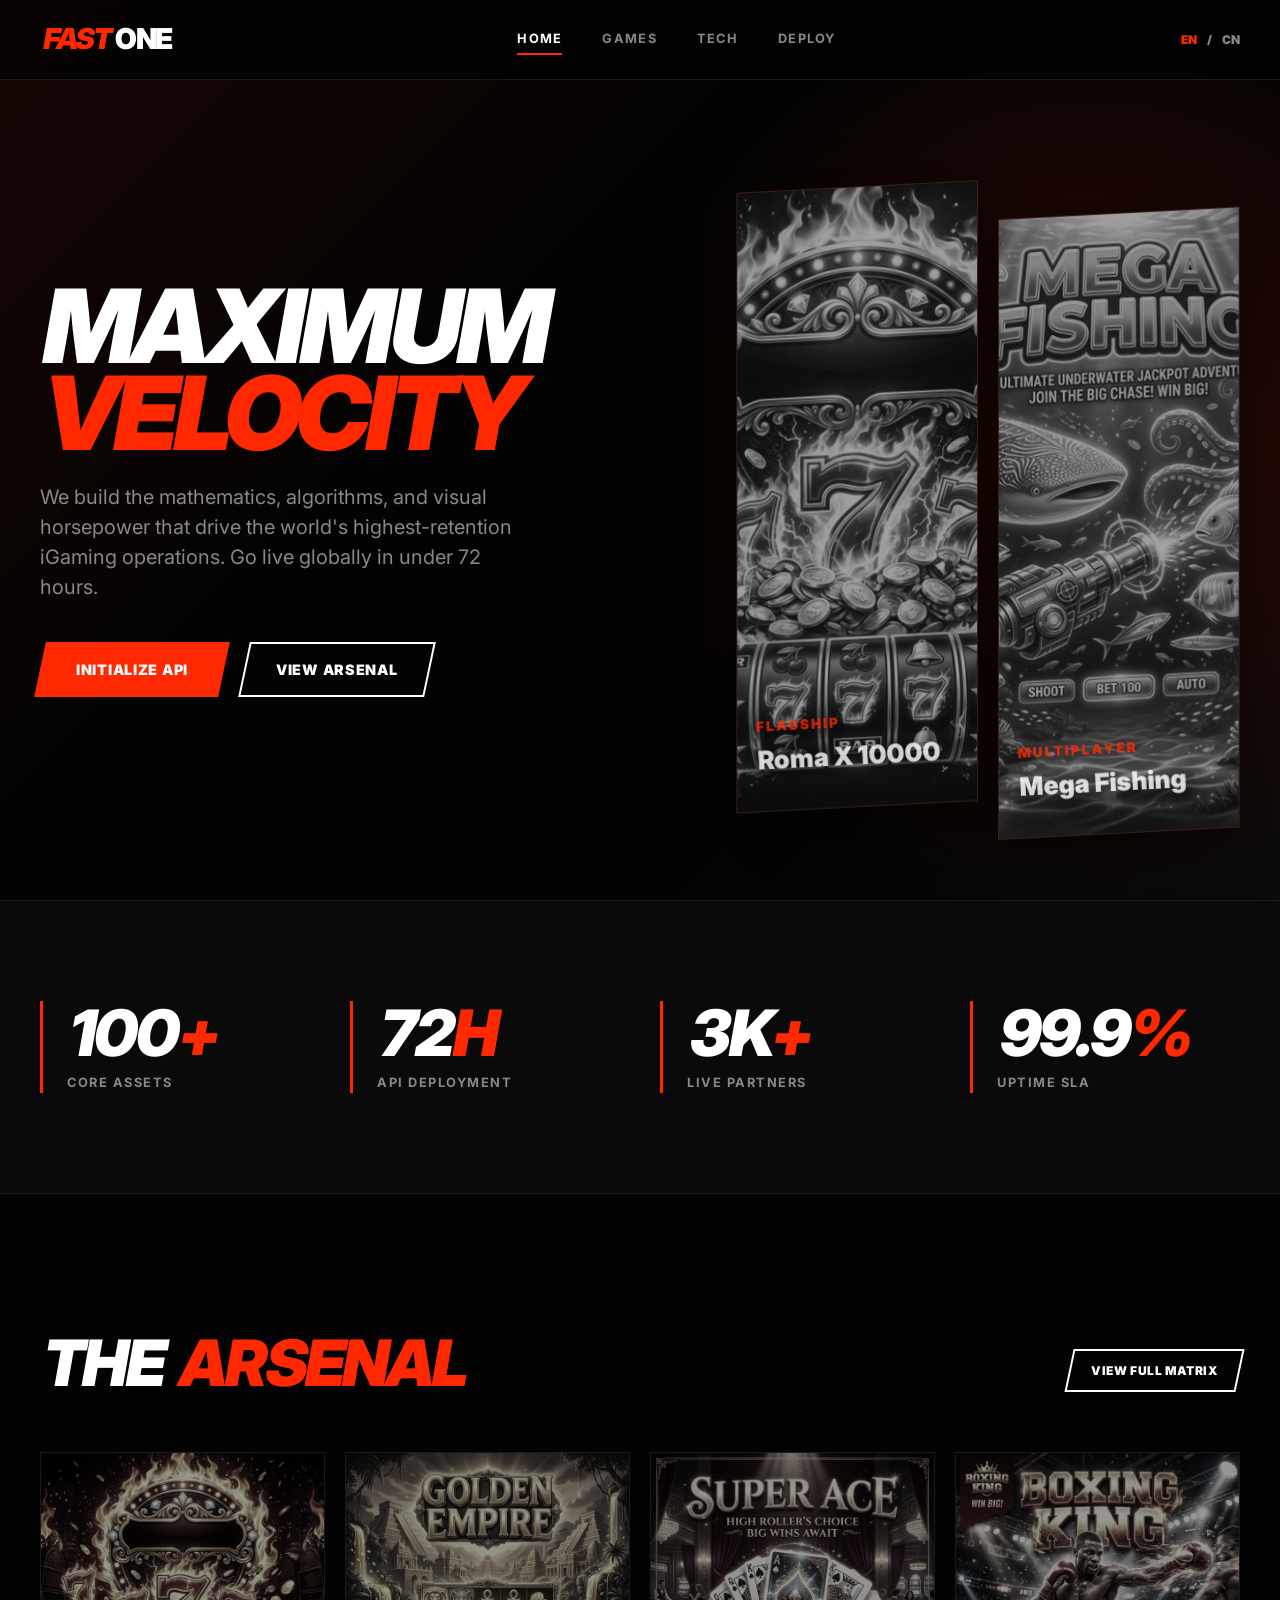
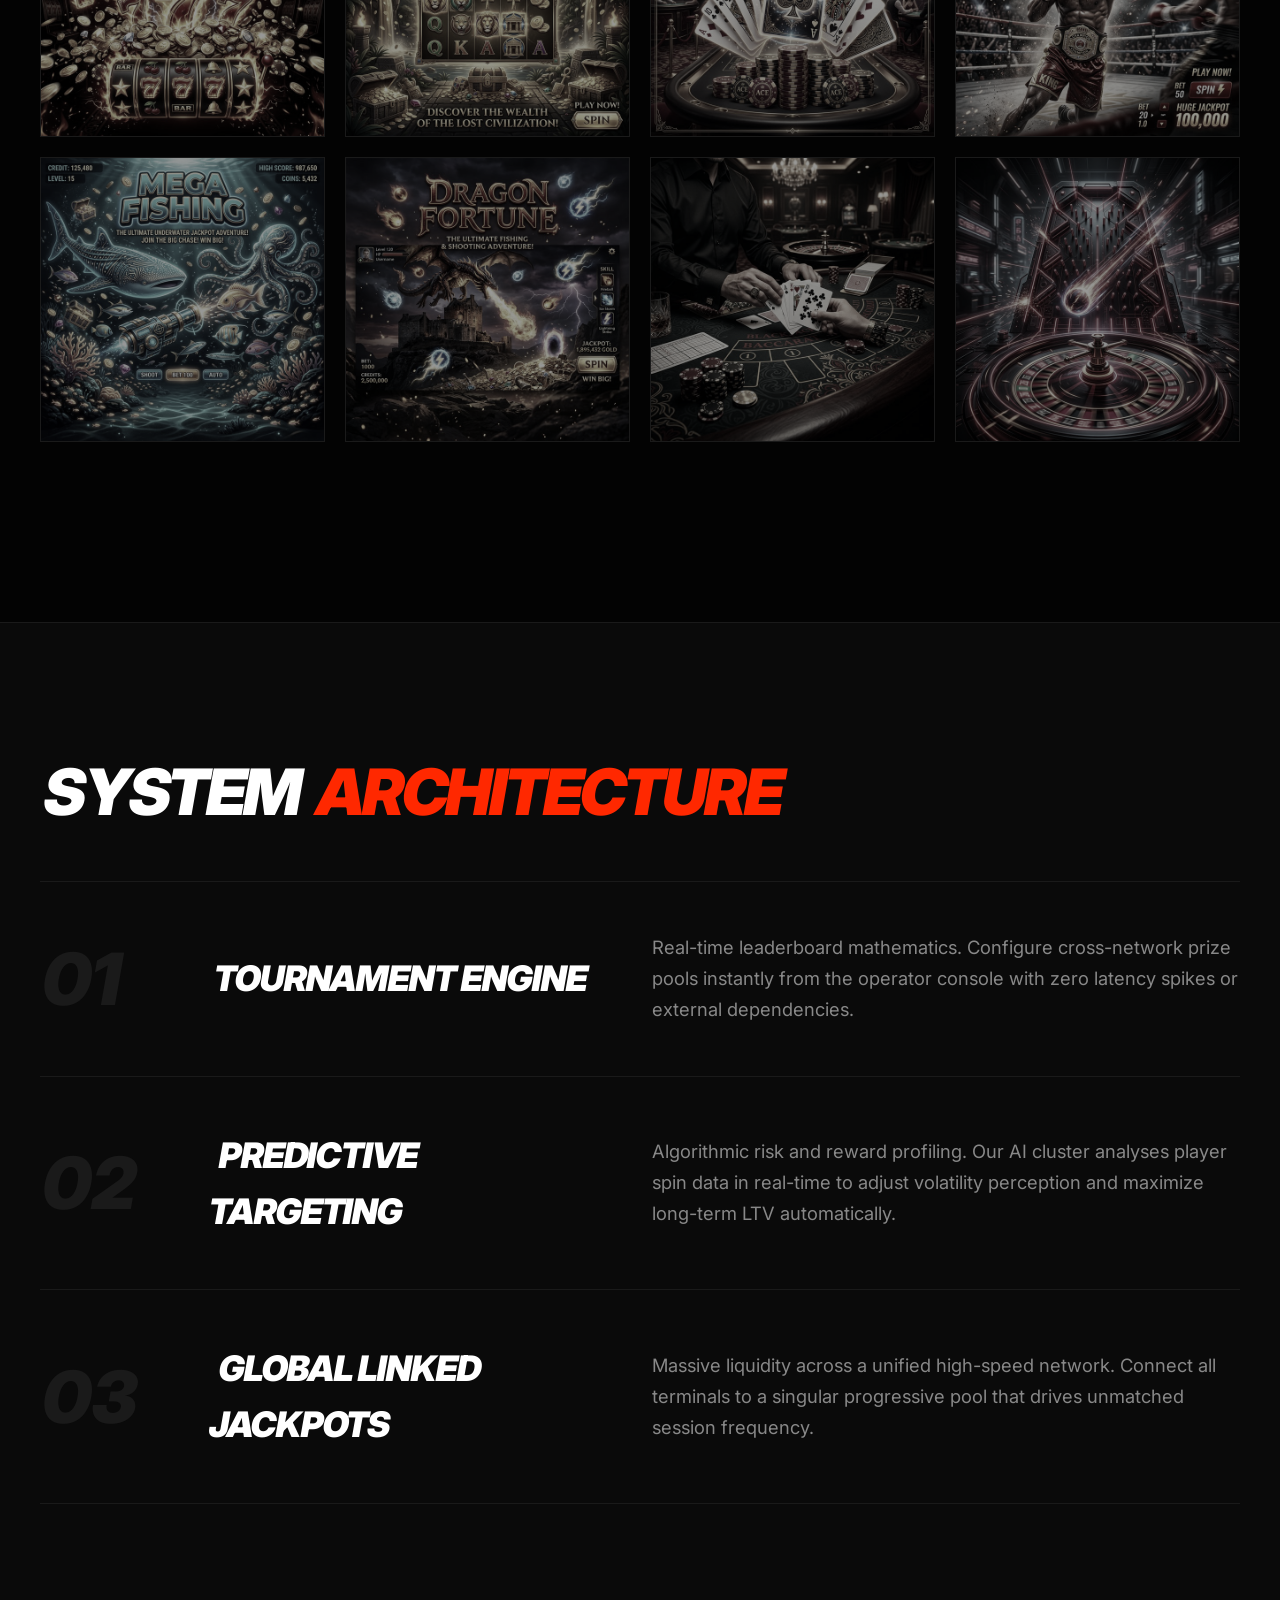
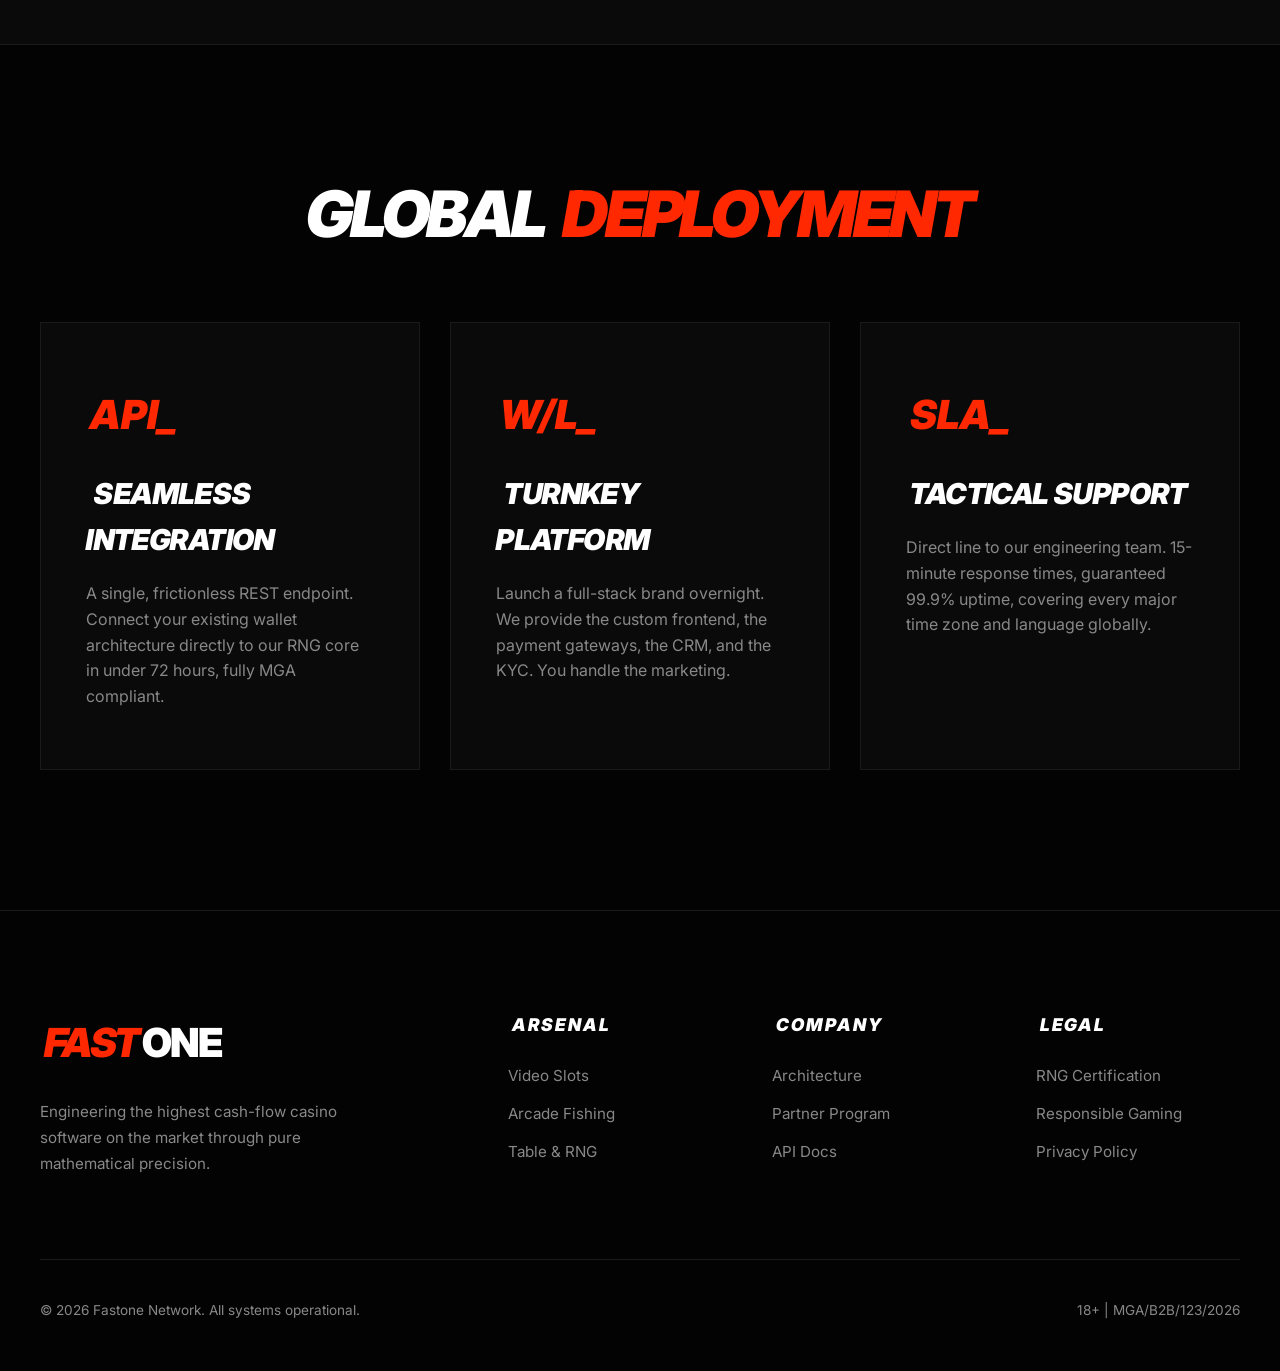
==== commit 5e7f11f6: "Fix responsive design and improve aesthetics across all pages" ====
--- a/index.html
+++ b/index.html
@@ -8,7 +8,7 @@
 </head>
 <body>
 
-<header>
+<header id="header">
   <div class="container nav-wrap">
     <a href="index.html" class="logo"><span class="red-txt skew">FAST</span>ONE</a>
     <div class="nav-links">
@@ -20,8 +20,20 @@
     <div class="lang">
       <span class="active">EN</span> / <span>CN</span>
     </div>
+    <div class="menu-toggle" id="menu-toggle">
+      <span></span>
+      <span></span>
+      <span></span>
+    </div>
   </div>
 </header>
+
+<div class="mobile-nav" id="mobile-nav">
+  <a href="index.html" class="active">Home</a>
+  <a href="games.html">Games</a>
+  <a href="company.html">Tech</a>
+  <a href="contact.html">Deploy</a>
+</div>
 
 <section class="hero">
   <div class="container hero-grid">
@@ -34,7 +46,7 @@
       </div>
     </div>
     <div class="h-art" id="h-art">
-      <!-- Injected via JS to guarantee 100% image accuracy -->
+      <!-- Injected via JS -->
     </div>
   </div>
 </section>
@@ -57,7 +69,7 @@
       <a href="games.html" class="btn-out" style="padding: 10px 20px; font-size: 0.75rem;"><span>View Full Matrix</span></a>
     </div>
     <div class="grid-matrix" id="game-matrix">
-      <!-- Injected strictly via JS -->
+      <!-- Injected via JS -->
     </div>
   </div>
 </section>
@@ -143,54 +155,68 @@
 
 <script src="app.js"></script>
 <script>
+// MOBILE MENU LOGIC
+const toggle = document.getElementById('menu-toggle');
+const mobileNav = document.getElementById('mobile-nav');
+const header = document.getElementById('header');
+
+toggle.addEventListener('click', () => {
+  toggle.classList.toggle('active');
+  mobileNav.classList.toggle('active');
+  document.body.style.overflow = mobileNav.classList.contains('active') ? 'hidden' : '';
+});
+
+// Close menu on link click
+mobileNav.querySelectorAll('a').forEach(link => {
+  link.addEventListener('click', () => {
+    toggle.classList.remove('active');
+    mobileNav.classList.remove('active');
+    document.body.style.overflow = '';
+  });
+});
+
+// Scroll background change
+window.addEventListener('scroll', () => {
+  if (window.scrollY > 50) {
+    header.style.background = 'rgba(3,3,3,0.95)';
+    header.style.height = '70px';
+  } else {
+    header.style.background = 'rgba(3,3,3,0.8)';
+    header.style.height = '80px';
+  }
+});
+
 // STRICT IMAGE ENFORCEMENT logic
 document.addEventListener('DOMContentLoaded', () => {
-  if (typeof GAMES === 'undefined' || typeof getGameImg === 'undefined') {
-    console.error("Critical: app.js failed to load. Images cannot be rendered.");
-    return;
+  if (typeof GAMES === 'undefined' || typeof getGameImg === 'undefined') return;
+
+  const heroArt = document.getElementById('h-art');
+  const picks = [GAMES[0], GAMES[35]];
+  
+  if (heroArt) {
+    heroArt.innerHTML = picks.map((g, i) => `
+      <div class="ha-card" style="${i === 1 ? 'transform: translateY(40px);' : ''}">
+        <img src="${getGameImg(g.name)}" alt="${g.name}">
+        <div class="ha-text"><span>${i === 0 ? 'FLAGSHIP' : 'MULTIPLAYER'}</span>${g.name}</div>
+      </div>
+    `).join('');
   }
 
-  // 1. Populate Hero Art (Guaranteed 2 images at all times)
-  const heroArt = document.getElementById('h-art');
-  const hGame1 = GAMES.find(g => g.name === 'Roma X 10000') || GAMES[0];
-  const hGame2 = GAMES.find(g => g.name === 'Mega Fishing') || GAMES.find(g => g.category.toLowerCase() === 'fishing') || GAMES[35];
-  
-  // getGameImg strictly returns an image path now.
-  const img1 = getGameImg(hGame1.name);
-  const img2 = getGameImg(hGame2.name);
-
-  heroArt.innerHTML = `
-    <div class="ha-card">
-      <img src="${img1}" alt="${hGame1.name}">
-      <div class="ha-text"><span>FLAGSHIP</span>${hGame1.name}</div>
-    </div>
-    <div class="ha-card" style="transform: translateY(40px);">
-      <img src="${img2}" alt="${hGame2.name}">
-      <div class="ha-text"><span>MULTIPLAYER</span>${hGame2.name}</div>
-    </div>
-  `;
-
-  // 2. Populate Matrix (Strictly 8 images)
   const matrix = document.getElementById('game-matrix');
-  const picks = [
-    GAMES[0], GAMES[1], GAMES[2], GAMES[3],
-    GAMES[35], GAMES[36], GAMES[40], GAMES[49]
-  ];
-
-  matrix.innerHTML = picks.map(g => {
-    if(!g) return '';
-    const src = getGameImg(g.name);
-    return `
+  const matrixPicks = [GAMES[0], GAMES[1], GAMES[2], GAMES[3], GAMES[35], GAMES[36], GAMES[40], GAMES[49]];
+
+  if (matrix) {
+    matrix.innerHTML = matrixPicks.map(g => !g ? '' : `
       <div class="m-card" onclick="alert('Demo: ${g.name.replace(/'/g,"\\'")}!')">
-        <img src="${src}" alt="${g.name}">
+        <img src="${getGameImg(g.name)}" alt="${g.name}">
         <div class="m-card-info">
           <div class="mc-cat">${g.category}</div>
           <div class="mc-name">${g.name}</div>
           <div class="mc-play">PLAY DEMO</div>
         </div>
       </div>
-    `;
-  }).join('');
+    `).join('');
+  }
 });
 </script>
 </body>
--- a/style.css
+++ b/style.css
@@ -1,6 +1,6 @@
 /* ============================================================
    CONCEPT: ULTRA — Unified Stylesheet
-   Minimal, Extreme Speed | Inter 900 | #FF2800
+   Extreme Performance | Inter 900 | #FF2800
    ============================================================ */
 
 @import url('https://fonts.googleapis.com/css2?family=Inter:wght@400;700;900&display=swap');
@@ -13,7 +13,7 @@
   --line:      #1a1a1a;
   --white:     #ffffff;
   --gray:      #888888;
-  --trans:     0.3s cubic-bezier(0.25, 1, 0.5, 1);
+  --trans:     0.4s cubic-bezier(0.25, 1, 0.5, 1);
 }
 
 *, *::before, *::after { box-sizing: border-box; margin: 0; padding: 0; }
@@ -29,75 +29,81 @@
 a { text-decoration: none; color: inherit; transition: var(--trans); }
 button { font-family: inherit; cursor: pointer; border: none; background: none; }
 img { max-width: 100%; display: block; }
-ul { list-style: none; }
 
 /* ── Utilities ───────────────────────────────────── */
 .container { width: 100%; max-width: 1440px; margin: 0 auto; padding: 0 40px; }
-.section    { padding: 140px 0; }
-.section--sm { padding: 100px 0; }
 .red-txt, .s-red { color: var(--red); }
 .skew { transform: skewX(-10deg); display: inline-block; padding: 0 4px; }
 
-/* reveal */
-.rv { opacity: 0; transform: translateY(20px); transition: opacity .5s ease, transform .5s ease; }
-.rv.visible, .rv.revealed { opacity: 1; transform: none; }
-.delay-1 { transition-delay: .1s; }
-.delay-2 { transition-delay: .2s; }
-.delay-3 { transition-delay: .3s; }
+/* ── Navigation ──────────────────────────────────── */
+header {
+  position: fixed; top: 0; width: 100%; z-index: 1000;
+  background: rgba(3,3,3,0.8); backdrop-filter: blur(15px);
+  border-bottom: 1px solid var(--line); height: 80px; display: flex; align-items: center;
+  transition: background var(--trans);
+}
+.nav-wrap { display: flex; justify-content: space-between; align-items: center; width: 100%; }
+.logo { font-size: 1.8rem; font-weight: 900; letter-spacing: -0.05em; transition: var(--trans); }
+.logo:hover { transform: skewX(-10deg) scale(1.05); }
+
+.nav-links { display: flex; gap: 40px; }
+.nav-links a { font-size: 0.8rem; font-weight: 700; text-transform: uppercase; letter-spacing: 0.1em; color: var(--gray); position: relative; }
+.nav-links a::after { content: ''; position: absolute; bottom: -5px; left: 0; width: 0; height: 2px; background: var(--red); transition: width 0.3s ease; }
+.nav-links a:hover::after, .nav-links a.active::after { width: 100%; }
+.nav-links a:hover, .nav-links a.active { color: var(--white); }
+
+.lang { font-size: 0.75rem; font-weight: 900; color: var(--gray); display: flex; gap: 10px; }
+.lang span.active { color: var(--red); }
+
+/* Mobile Menu Toggle */
+.menu-toggle {
+  display: none; flex-direction: column; gap: 6px; cursor: pointer; z-index: 1100;
+}
+.menu-toggle span {
+  display: block; width: 30px; height: 2px; background: var(--white); transition: var(--trans);
+}
+.menu-toggle.active span:nth-child(1) { transform: translateY(8px) rotate(45deg); }
+.menu-toggle.active span:nth-child(2) { opacity: 0; }
+.menu-toggle.active span:nth-child(3) { transform: translateY(-8px) rotate(-45deg); }
+
+/* Mobile Menu Overlay */
+.mobile-nav {
+  position: fixed; inset: 0; background: var(--black); z-index: 1050;
+  display: flex; flex-direction: column; align-items: center; justify-content: center;
+  gap: 30px; transform: translateX(100%); transition: transform 0.5s cubic-bezier(0.77, 0, 0.175, 1);
+  padding: 40px;
+}
+.mobile-nav.active { transform: translateX(0); }
+.mobile-nav a { font-size: 2.5rem; font-weight: 900; text-transform: uppercase; letter-spacing: 0.05em; }
+.mobile-nav a:hover, .mobile-nav a.active { color: var(--red); }
 
 /* ── Buttons ─────────────────────────────────────── */
 .btn-red {
   display: inline-flex; align-items: center; justify-content: center;
   background: var(--red); color: var(--white);
-  padding: 16px 32px; font-weight: 900; font-size: 0.9rem;
+  padding: 16px 36px; font-weight: 900; font-size: 0.9rem;
   text-transform: uppercase; letter-spacing: 0.05em;
-  transform: skewX(-10deg); position: relative; overflow: hidden;
-  transition: var(--trans);
-}
-.btn-red span { transform: skewX(10deg); position: relative; z-index: 2; }
+  transform: skewX(-12deg); position: relative; overflow: hidden;
+  transition: var(--trans); border: none;
+}
+.btn-red span { transform: skewX(12deg); position: relative; z-index: 2; }
 .btn-red::before {
   content: ''; position: absolute; top: 0; left: -100%; width: 100%; height: 100%;
-  background: rgba(255,255,255,0.2); transition: transform 0.4s ease; z-index: 1;
+  background: rgba(255,255,255,0.3); transition: transform 0.6s ease-in-out; z-index: 1;
 }
 .btn-red:hover::before { transform: translateX(200%); }
-.btn-red:hover { background: var(--red-hover); }
+.btn-red:hover { background: var(--red-hover); box-shadow: 0 0 30px rgba(255, 40, 0, 0.4); }
 
 .btn-out {
   display: inline-flex; align-items: center; justify-content: center;
   background: transparent; color: var(--white);
   padding: 14px 30px; font-weight: 900; font-size: 0.9rem;
   text-transform: uppercase; letter-spacing: 0.05em;
-  border: 2px solid var(--white); transform: skewX(-10deg);
+  border: 2px solid var(--white); transform: skewX(-12deg);
   transition: var(--trans);
 }
-.btn-out span { transform: skewX(10deg); }
+.btn-out span { transform: skewX(12deg); }
 .btn-out:hover { background: var(--white); color: var(--black); }
-
-.btn, .btn--red {
-  display: inline-flex; align-items: center; justify-content: center;
-  background: var(--red); color: var(--white);
-  padding: 14px 28px; font-weight: 900; font-size: 0.9rem;
-  text-transform: uppercase; letter-spacing: 0.05em;
-  transform: skewX(-10deg); transition: var(--trans);
-}
-.btn span, .btn--red span { transform: skewX(10deg); }
-.btn:hover, .btn--red:hover { background: var(--red-hover); }
-.btn--outline { background: transparent; color: var(--white); border: 2px solid var(--white); }
-.btn--outline:hover { background: var(--white); color: var(--black); }
-
-/* ── Navigation ──────────────────────────────────── */
-header {
-  position: fixed; top: 0; width: 100%; z-index: 1000;
-  background: rgba(3,3,3,0.9); backdrop-filter: blur(10px);
-  border-bottom: 1px solid var(--line); height: 80px; display: flex; align-items: center;
-}
-.nav-wrap { display: flex; justify-content: space-between; align-items: center; width: 100%; }
-.logo { font-size: 1.8rem; font-weight: 900; letter-spacing: -0.05em; }
-.nav-links { display: flex; gap: 40px; }
-.nav-links a { font-size: 0.8rem; font-weight: 700; text-transform: uppercase; letter-spacing: 0.1em; color: var(--gray); }
-.nav-links a:hover, .nav-links a.active { color: var(--white); }
-.lang { font-size: 0.75rem; font-weight: 900; color: var(--gray); display: flex; gap: 10px; }
-.lang span.active { color: var(--red); }
 
 /* ── Hero ────────────────────────────────────────── */
 .hero {
@@ -106,406 +112,163 @@
   border-bottom: 1px solid var(--line);
   position: relative; overflow: hidden;
 }
+.hero::before {
+  content: ''; position: absolute; inset: 0;
+  background: linear-gradient(135deg, rgba(255,40,0,0.08) 0%, transparent 40%),
+              linear-gradient(-45deg, rgba(255,255,255,0.03) 0%, transparent 30%);
+  pointer-events: none;
+}
 .hero::after {
-  content:''; position: absolute; right: -20%; top: -10%; width: 60%; height: 120%;
-  background: radial-gradient(circle, rgba(255,40,0,0.1) 0%, transparent 60%);
-  z-index: 0; pointer-events: none;
-}
-.hero-grid { display: grid; grid-template-columns: 1fr 1fr; gap: 80px; align-items: center; position: relative; z-index: 1; }
-.h-title { font-size: clamp(4rem, 8vw, 7.5rem); font-weight: 900; line-height: 0.85; letter-spacing: -0.05em; margin-bottom: 24px; text-transform: uppercase; }
-.h-desc { font-size: 1.25rem; color: var(--gray); max-width: 500px; margin-bottom: 40px; font-weight: 400; }
-.h-actions { display: flex; gap: 20px; }
+  content:''; position: absolute; right: -15%; top: -10%; width: 60%; height: 120%;
+  background: radial-gradient(circle, rgba(255,40,0,0.2) 0%, transparent 70%);
+  z-index: 0; pointer-events: none; animation: pulse-red 10s infinite alternate;
+}
+@keyframes pulse-red {
+  from { opacity: 0.4; transform: translate(5%, 5%) scale(1); }
+  to { opacity: 1; transform: translate(0, 0) scale(1.1); }
+}
+
+.hero-grid { display: grid; grid-template-columns: 1.1fr 0.9fr; gap: 80px; align-items: center; position: relative; z-index: 1; }
+.h-title { 
+  font-size: clamp(3.5rem, 8vw, 7.5rem); 
+  font-weight: 900; line-height: 0.85; letter-spacing: -0.05em; 
+  margin-bottom: 24px; text-transform: uppercase; 
+}
+.h-desc { font-size: 1.25rem; color: var(--gray); max-width: 500px; margin-bottom: 40px; font-weight: 400; line-height: 1.5; }
+.h-actions { display: flex; gap: 20px; flex-wrap: wrap; }
 
 /* hero art */
-.h-art { display: grid; grid-template-columns: 1fr 1fr; gap: 10px; height: 600px; transform: skewX(-5deg); }
-.ha-card { position: relative; overflow: hidden; background: var(--line); }
-.ha-card img { width: 100%; height: 100%; object-fit: cover; opacity: 0.5; transition: 0.5s ease; filter: grayscale(1); }
-.ha-card:hover img { opacity: 1; filter: grayscale(0) scale(1.05); }
-.ha-text { position: absolute; bottom: 20px; left: 20px; font-size: 2rem; font-weight: 900; color: var(--white); transform: skewX(5deg); text-shadow: 0 4px 20px rgba(0,0,0,0.8); pointer-events: none; z-index: 2; }
-.ha-text span { color: var(--red); display: block; font-size: 1rem; letter-spacing: 0.1em; margin-bottom: -5px; }
-
-/* page hero (subpages) */
-.page-hero { padding: 160px 0 80px; background: var(--dark); border-bottom: 1px solid var(--line); }
-.page-hero__title { font-size: clamp(3.5rem, 7vw, 6.5rem); font-weight: 900; line-height: 0.9; letter-spacing: -0.04em; text-transform: uppercase; margin: 8px 0 20px; }
-.page-hero__sub { font-size: 1.1rem; color: var(--gray); max-width: 560px; }
-.tag { display: inline-block; font-size: .72rem; font-weight: 700; letter-spacing: .14em; text-transform: uppercase; color: var(--red); margin-bottom: 12px; }
+.h-art { 
+  display: grid; grid-template-columns: 1fr 1fr; gap: 20px; height: 620px; 
+  transform: rotate(-3deg) skewX(-3deg); 
+  filter: drop-shadow(0 30px 60px rgba(0,0,0,0.6));
+}
+.ha-card { position: relative; overflow: hidden; background: var(--line); border: 1px solid rgba(255,40,0,0.15); box-shadow: 0 10px 30px rgba(0,0,0,0.3); }
+.ha-card img { width: 100%; height: 100%; object-fit: cover; opacity: 0.6; transition: 0.8s cubic-bezier(0.19, 1, 0.22, 1); filter: grayscale(1); }
+.ha-card:hover img { opacity: 1; filter: grayscale(0) scale(1.15); }
+.ha-text { 
+  position: absolute; bottom: 30px; left: 20px; font-size: 1.6rem; font-weight: 900; 
+  color: var(--white); transform: skewX(3deg); text-shadow: 0 4px 15px rgba(0,0,0,1); 
+  pointer-events: none; z-index: 2; opacity: 0.8; transition: 0.4s ease;
+}
+.ha-card:hover .ha-text { transform: skewX(3deg) translateY(-8px); opacity: 1; color: var(--red); }
+.ha-text span { color: var(--red); display: block; font-size: 0.85rem; letter-spacing: 0.15em; margin-bottom: 2px; }
 
 /* ── Stats ────────────────────────────────────────── */
-.stats { background: var(--dark); padding: 80px 0; border-bottom: 1px solid var(--line); }
-.stat-grid { display: flex; justify-content: space-between; flex-wrap: wrap; gap: 40px; }
-.stat-item { padding-left: 20px; border-left: 2px solid var(--red); }
-.st-num { font-size: 3.5rem; font-weight: 900; line-height: 1; margin-bottom: 5px; }
-.st-lbl { font-size: 0.75rem; font-weight: 700; color: var(--gray); text-transform: uppercase; letter-spacing: 0.1em; }
+.stats { background: var(--dark); padding: 100px 0; border-bottom: 1px solid var(--line); }
+.stat-grid { display: grid; grid-template-columns: repeat(4, 1fr); gap: 40px; }
+.stat-item { padding-left: 24px; border-left: 3px solid var(--red); transition: var(--trans); }
+.stat-item:hover { transform: translateX(10px); }
+.st-num { font-size: 4rem; font-weight: 900; line-height: 1; margin-bottom: 8px; letter-spacing: -0.03em; }
+.st-lbl { font-size: 0.8rem; font-weight: 700; color: var(--gray); text-transform: uppercase; letter-spacing: 0.12em; }
 
 /* ── Games Grid ───────────────────────────────────── */
 .matrix { padding: 140px 0; }
-.sec-head { margin-bottom: 60px; display: flex; justify-content: space-between; align-items: flex-end; }
-.sec-title { font-size: 3.5rem; font-weight: 900; line-height: 1; letter-spacing: -0.04em; text-transform: uppercase; }
-
-.grid-matrix { display: grid; grid-template-columns: repeat(4, 1fr); gap: 16px; margin-bottom: 40px; }
-.m-card { position: relative; aspect-ratio: 1/1; overflow: hidden; background: var(--dark); cursor: pointer; border: 1px solid var(--line); }
-.m-card img { width: 100%; height: 100%; object-fit: cover; filter: brightness(0.6) grayscale(0.5); transition: 0.4s ease; }
-.m-card:hover img { filter: brightness(0.9) grayscale(0); transform: scale(1.05); }
-.m-card-info { position: absolute; inset: 0; padding: 20px; display: flex; flex-direction: column; justify-content: flex-end; background: linear-gradient(to top, rgba(0,0,0,0.9) 0%, transparent 60%); opacity: 0; transition: 0.3s ease; }
-.m-card:hover .m-card-info { opacity: 1; }
-.mc-cat { font-size: 0.65rem; font-weight: 900; color: var(--red); text-transform: uppercase; letter-spacing: 0.15em; margin-bottom: 4px; }
-.mc-name { font-size: 1.25rem; font-weight: 900; margin-bottom: 10px; }
-.mc-play { font-size: 0.75rem; font-weight: 700; display: flex; align-items: center; gap: 5px; }
-.mc-play::before { content:'▶'; color: var(--red); font-size: 0.6rem; }
-
-.games-grid, #games-grid, #game-grid {
-  display: grid; grid-template-columns: repeat(auto-fill, minmax(220px, 1fr)); gap: 16px; margin-top: 32px;
-}
-.tabs { display: flex; gap: 8px; flex-wrap: wrap; margin-bottom: 32px; }
-.tab-btn {
-  padding: 10px 22px; background: var(--dark); color: var(--gray);
-  font-size: 0.85rem; font-weight: 700; text-transform: uppercase; letter-spacing: 0.08em;
-  border: 1px solid var(--line); transition: var(--trans);
-}
-.tab-btn.active, .tab-btn:hover { background: var(--red); color: var(--white); border-color: var(--red); }
-
-.gc { position: relative; overflow: hidden; cursor: pointer; aspect-ratio: 2/3; border: 1px solid var(--line); transition: var(--trans); }
-.gc:hover { border-color: var(--red); transform: translateY(-6px); z-index: 2; }
-.gc-img { width: 100%; height: 100%; object-fit: cover; filter: brightness(.7) grayscale(.3); transition: var(--trans); }
-.gc:hover .gc-img { filter: brightness(.9) grayscale(0) scale(1.04); }
-.gc-ov { position: absolute; inset: 0; padding: 16px; display: flex; flex-direction: column; justify-content: flex-end; background: linear-gradient(to top, rgba(0,0,0,0.9) 0%, transparent 55%); }
-.gc-badge { font-size: .6rem; font-weight: 900; color: var(--red); text-transform: uppercase; letter-spacing: .15em; margin-bottom: 4px; }
-.gc-title { font-size: 1.1rem; font-weight: 900; line-height: 1.1; margin-bottom: 6px; }
-.gc-foot { display: flex; justify-content: space-between; align-items: center; font-size: .7rem; color: var(--gray); }
-.gc-btn { background: var(--red); color: var(--white); padding: 6px 12px; font-size: .75rem; font-weight: 700; margin-top: 8px; display: inline-block; }
+.sec-head { margin-bottom: 60px; display: flex; justify-content: space-between; align-items: flex-end; flex-wrap: wrap; gap: 20px; }
+.sec-title { font-size: clamp(2.5rem, 6vw, 4rem); font-weight: 900; line-height: 0.9; letter-spacing: -0.05em; text-transform: uppercase; }
+
+.grid-matrix { display: grid; grid-template-columns: repeat(4, 1fr); gap: 20px; margin-bottom: 40px; }
+.m-card { position: relative; aspect-ratio: 1/1; overflow: hidden; background: var(--dark); cursor: pointer; border: 1px solid var(--line); transition: border-color var(--trans), transform var(--trans); }
+.m-card:hover { border-color: var(--red); transform: translateY(-5px); }
+.m-card img { width: 100%; height: 100%; object-fit: cover; filter: brightness(0.6) grayscale(0.8); transition: 0.8s cubic-bezier(0.19, 1, 0.22, 1); }
+.m-card:hover img { filter: brightness(1) grayscale(0); transform: scale(1.1); }
+.m-card-info { position: absolute; inset: 0; padding: 30px; display: flex; flex-direction: column; justify-content: flex-end; background: linear-gradient(to top, rgba(0,0,0,1) 0%, transparent 70%); opacity: 0; transition: 0.4s ease; transform: translateY(15px); }
+.m-card:hover .m-card-info { opacity: 1; transform: translateY(0); }
+.mc-cat { font-size: 0.7rem; font-weight: 900; color: var(--red); text-transform: uppercase; letter-spacing: 0.2em; margin-bottom: 8px; }
+.mc-name { font-size: 1.5rem; font-weight: 900; margin-bottom: 12px; line-height: 1; }
+.mc-play { font-size: 0.85rem; font-weight: 900; display: flex; align-items: center; gap: 10px; color: var(--white); }
+.mc-play::before { content:'▶'; color: var(--red); font-size: 0.8rem; transition: transform 0.3s ease; }
+.m-card:hover .mc-play::before { transform: scale(1.4) translateX(3px); }
 
 /* ── Architecture ─────────────────────────────────── */
 .arch { padding: 140px 0; background: var(--dark); border-top: 1px solid var(--line); }
 .a-list { display: grid; border-top: 1px solid var(--line); }
-.a-item { display: grid; grid-template-columns: 100px 1fr 1.5fr; gap: 40px; padding: 40px 0; border-bottom: 1px solid var(--line); align-items: center; transition: var(--trans); }
-.a-item:hover { background: var(--black); padding-left: 40px; border-left: 2px solid var(--red); }
-.a-num { font-size: 4rem; font-weight: 900; color: var(--line); line-height: 0.8; }
-.a-item:hover .a-num { color: var(--red); }
-.a-title { font-size: 2rem; font-weight: 900; text-transform: uppercase; }
-.a-desc { font-size: 1.1rem; color: var(--gray); }
+.a-item { display: grid; grid-template-columns: 120px 1fr 1.5fr; gap: 50px; padding: 50px 0; border-bottom: 1px solid var(--line); align-items: center; transition: var(--trans); position: relative; }
+.a-item:hover { background: rgba(255,40,0,0.02); padding-left: 40px; }
+.a-item::before { content:''; position: absolute; left: 0; top: 0; width: 0; height: 100%; background: var(--red); transition: width 0.3s ease; }
+.a-item:hover::before { width: 4px; }
+.a-num { font-size: 4.5rem; font-weight: 900; color: var(--line); line-height: 0.8; transition: var(--trans); }
+.a-item:hover .a-num { color: var(--red); transform: skewX(-10deg); }
+.a-title { font-size: 2.2rem; font-weight: 900; text-transform: uppercase; letter-spacing: -0.03em; }
+.a-desc { font-size: 1.15rem; color: var(--gray); line-height: 1.7; }
 
 /* ── Deployment ───────────────────────────────────── */
-.deploy { padding: 140px 0; border-top: 1px solid var(--line); }
+.deploy { padding: 140px 0; border-top: 1px solid var(--line); background: var(--black); }
 .d-grid { display: grid; grid-template-columns: repeat(3, 1fr); gap: 30px; }
-.d-card { background: var(--dark); padding: 50px 40px; border: 1px solid var(--line); transition: var(--trans); position: relative; }
-.d-card::before { content:''; position: absolute; top:-1px; left:-1px; width: 0; height: 3px; background: var(--red); transition: 0.4s ease; }
-.d-card:hover::before { width: calc(100% + 2px); }
-.d-card:hover { transform: translateY(-10px); border-color: #333; }
-.d-icon { font-size: 2rem; color: var(--red); margin-bottom: 20px; }
-.d-title { font-size: 1.75rem; font-weight: 900; margin-bottom: 15px; text-transform: uppercase; }
-.d-desc { color: var(--gray); font-size: 0.95rem; }
-
-/* ── CTA / Callout ────────────────────────────────── */
-.cta-banner { background: var(--red); padding: 60px; position: relative; }
-.cta-banner__title { font-size: 3rem; font-weight: 900; text-transform: uppercase; letter-spacing: -0.03em; margin-bottom: 12px; }
-.cta-banner__sub { font-size: 1rem; color: rgba(255,255,255,0.8); max-width: 480px; margin-bottom: 28px; }
-.cta-banner__btns { display: flex; gap: 16px; flex-wrap: wrap; }
-
-/* ── Contact ──────────────────────────────────────── */
-.contact-grid { display: grid; grid-template-columns: 1fr 1fr; }
-.contact-info { padding: 80px 60px; background: var(--dark); border-right: 1px solid var(--line); }
-.contact-form { padding: 80px 60px; background: var(--black); }
-.form-row { display: grid; grid-template-columns: 1fr 1fr; gap: 20px; }
-.form-field { display: flex; flex-direction: column; gap: 8px; margin-bottom: 20px; }
-.form-field label { font-size: .8rem; font-weight: 700; text-transform: uppercase; letter-spacing: .1em; color: var(--gray); }
-.form-field input, .form-field select, .form-field textarea {
-  background: var(--dark); border: 1px solid var(--line); color: var(--white);
-  padding: 14px 16px; font-family: 'Inter', sans-serif; font-size: .95rem; transition: var(--trans);
-}
-.form-field input:focus, .form-field select:focus, .form-field textarea:focus { outline: none; border-color: var(--red); }
-.form-field textarea { min-height: 120px; resize: vertical; }
-#contact-form button[type=submit] { width: 100%; margin-top: 8px; }
-.lang-switcher { display: flex; gap: 6px; }
-.lang-btn { background: transparent; color: var(--gray); font-size: .75rem; font-weight: 900; text-transform: uppercase; padding: 6px 10px; border: 1px solid var(--line); transition: var(--trans); }
-.lang-btn.on, .lang-btn:hover { color: var(--red); border-color: var(--red); }
+.d-card { background: var(--dark); padding: 60px 45px; border: 1px solid var(--line); transition: var(--trans); position: relative; overflow: hidden; }
+.d-card::after { content:''; position: absolute; top:-1px; left:-1px; width: 0; height: 3px; background: var(--red); transition: 0.5s ease; }
+.d-card:hover::after { width: calc(100% + 2px); }
+.d-card:hover { transform: translateY(-15px); border-color: #333; background: #0c0c0c; }
+.d-icon { font-size: 2.5rem; color: var(--red); margin-bottom: 24px; font-weight: 900; }
+.d-title { font-size: 1.8rem; font-weight: 900; margin-bottom: 18px; text-transform: uppercase; letter-spacing: -0.02em; }
+.d-desc { color: var(--gray); font-size: 1rem; line-height: 1.6; }
 
 /* ── Footer ───────────────────────────────────────── */
-footer { padding: 80px 0 40px; background: var(--black); border-top: 1px solid var(--line); }
+footer { padding: 100px 0 50px; background: var(--black); border-top: 1px solid var(--line); }
 .f-grid { display: grid; grid-template-columns: 2fr 1fr 1fr 1fr; gap: 60px; margin-bottom: 80px; }
-.f-logo { font-size: 2.5rem; font-weight: 900; letter-spacing: -0.05em; margin-bottom: 20px; }
-.f-desc { color: var(--gray); max-width: 300px; font-size: 0.9rem; }
-.f-title { font-size: 1rem; font-weight: 900; text-transform: uppercase; letter-spacing: 0.08em; margin-bottom: 20px; }
-.f-link { display: block; color: var(--gray); font-size: 0.9rem; margin-bottom: 12px; }
-.f-link:hover { color: var(--red); }
-.f-bot { display: flex; justify-content: space-between; border-top: 1px solid var(--line); padding-top: 30px; color: var(--gray); font-size: 0.8rem; flex-wrap: wrap; gap: 12px; }
-.footer__top { display: grid; grid-template-columns: 2fr 1fr 1fr 1fr; gap: 48px; margin-bottom: 64px; }
-.footer__logo { font-size: 2rem; font-weight: 900; letter-spacing: -0.05em; margin-bottom: 16px; }
-.footer__col-title { font-size: 0.85rem; font-weight: 900; text-transform: uppercase; letter-spacing: 0.12em; margin-bottom: 16px; }
-.footer__links { display: flex; flex-direction: column; gap: 10px; }
-.footer__links a { color: var(--gray); font-size: 0.9rem; }
-.footer__links a:hover { color: var(--red); }
-.footer__brand-desc { color: var(--gray); font-size: .85rem; max-width: 280px; margin: 10px 0 20px; }
-.footer__bottom { display: flex; justify-content: space-between; align-items: center; border-top: 1px solid var(--line); padding-top: 24px; flex-wrap: wrap; gap: 12px; }
-.footer__copy { color: var(--gray); font-size: .8rem; }
-.footer__badges { display: flex; gap: 8px; flex-wrap: wrap; }
-.badge { background: var(--dark); color: var(--gray); font-size: .7rem; font-weight: 700; text-transform: uppercase; letter-spacing: .08em; padding: 5px 10px; border: 1px solid var(--line); }
-
-/* ── Modal ────────────────────────────────────────── */
-.modal-overlay, #modal {
-  position: fixed; inset: 0; background: rgba(0,0,0,0.95); z-index: 9999;
-  display: flex; align-items: center; justify-content: center;
-  opacity: 0; pointer-events: none; transition: var(--trans);
-}
-.modal-overlay.open, .modal-overlay.is-open, #modal.open, #modal.is-open { opacity: 1; pointer-events: all; }
-.modal {
-  width: 90%; max-width: 900px; background: var(--dark);
-  border: 1px solid var(--line); display: flex; position: relative;
-}
-.m-close, .modal-close {
-  position: absolute; top: 16px; right: 16px; width: 44px; height: 44px;
-  background: var(--red); color: var(--white); display: flex; align-items: center; justify-content: center;
-  font-size: 1.5rem; cursor: pointer; font-weight: 900;
-}
-.m-thumb, .modal-img { width: 50%; }
-.m-thumb img, .modal-img img { width: 100%; height: 100%; object-fit: cover; }
-.m-body, .modal-body { width: 50%; padding: 48px; display: flex; flex-direction: column; justify-content: center; }
-.m-name, .m-title { font-size: 2.5rem; font-weight: 900; line-height: 0.9; letter-spacing: -0.03em; text-transform: uppercase; margin-bottom: 6px; }
-.m-cat { font-size: .75rem; font-weight: 900; color: var(--red); text-transform: uppercase; letter-spacing: .15em; margin-bottom: 20px; }
-.m-desc { color: var(--gray); font-size: .95rem; margin-bottom: 28px; }
-.m-stats { display: flex; gap: 24px; margin-bottom: 28px; }
-.m-stat { flex: 1; }
-.m-rtp, .m-vol, .m-win { font-size: 1.75rem; font-weight: 900; }
-.m-lbl { font-size: .65rem; color: var(--gray); text-transform: uppercase; letter-spacing: .12em; }
-.hi { color: var(--red); }
-.m-play-btn { width: 100%; }
+.f-logo { font-size: 2.5rem; font-weight: 900; letter-spacing: -0.05em; margin-bottom: 24px; }
+.f-desc { color: var(--gray); max-width: 320px; font-size: 0.95rem; line-height: 1.7; }
+.f-title { font-size: 1.1rem; font-weight: 900; text-transform: uppercase; letter-spacing: 0.1em; margin-bottom: 24px; color: var(--white); }
+.f-link { display: block; color: var(--gray); font-size: 0.95rem; margin-bottom: 14px; transition: var(--trans); }
+.f-link:hover { color: var(--red); transform: translateX(5px); }
+.f-bot { display: flex; justify-content: space-between; border-top: 1px solid var(--line); padding-top: 40px; color: var(--gray); font-size: 0.85rem; flex-wrap: wrap; gap: 20px; }
 
 /* ── Responsive ───────────────────────────────────── */
+@media(max-width: 1200px) {
+  .hero-grid { gap: 40px; }
+  .h-title { font-size: 6rem; }
+  .h-art { height: 500px; }
+  .f-grid { grid-template-columns: 1.5fr 1fr 1fr 1fr; gap: 40px; }
+}
+
 @media(max-width: 1024px) {
-  .hero-grid { grid-template-columns: 1fr; text-align: center; }
+  .hero-grid { grid-template-columns: 1fr; text-align: center; gap: 50px; }
   .h-desc { margin: 0 auto 40px; }
   .h-actions { justify-content: center; }
-  .h-art { height: 400px; transform: none; margin-top: 60px; }
-  .ha-text { transform: none; }
+  .h-art { height: 480px; transform: none; margin-top: 30px; filter: none; }
+  .ha-text { transform: none; bottom: 30px; left: 30px; font-size: 1.5rem; }
+  .ha-card:hover .ha-text { transform: translateY(-8px); }
+  .stat-grid { grid-template-columns: repeat(2, 1fr); gap: 40px; }
   .grid-matrix { grid-template-columns: repeat(2, 1fr); }
-  .a-item { grid-template-columns: 1fr; gap: 15px; padding-left: 0 !important; border-left: none !important; }
+  .a-item { grid-template-columns: 100px 1fr; gap: 30px; }
+  .a-item .a-desc { grid-column: 1 / -1; }
+  .f-grid { grid-template-columns: 1fr 1fr; }
+}
+
+@media(max-width: 768px) {
+  header { height: 75px; }
+  .container { padding: 0 24px; }
+  .logo { font-size: 1.6rem; }
+  .nav-links, .lang { display: none; }
+  .menu-toggle { display: flex; }
+  
+  .hero { padding: 140px 0 80px; }
+  .h-title { font-size: 4rem; }
+  .h-desc { font-size: 1.15rem; }
+  
+  .stat-item { padding-left: 20px; }
+  .st-num { font-size: 3rem; }
+  
+  .sec-head { flex-direction: column; align-items: flex-start; gap: 24px; }
+  .sec-head .btn-out { width: 100%; }
+  
+  .a-item { padding: 40px 0; }
+  .a-num { font-size: 3rem; }
+  .a-title { font-size: 1.8rem; }
+  
   .d-grid { grid-template-columns: 1fr; }
-  .f-grid, .footer__top { grid-template-columns: 1fr 1fr; }
-}
-@media(max-width: 768px) {
-  .container { padding: 0 20px; }
-  .logo { font-size: 1.4rem; }
-  .nav-links { display: none; }
-  .stat-grid { flex-direction: column; gap: 40px; }
-  .f-bot, .footer__bottom { flex-direction: column; gap: 20px; align-items: flex-start; }
-  .modal { flex-direction: column; }
-  .m-thumb, .modal-img { width: 100%; height: 260px; }
-  .m-body, .modal-body { width: 100%; padding: 32px; }
-  .form-row { grid-template-columns: 1fr; }
-  .contact-grid { grid-template-columns: 1fr; }
-}
-@media(max-width: 480px) {
-  .f-grid, .footer__top { grid-template-columns: 1fr; }
-  .cta-banner { padding: 40px 24px; }
-  .h-art { grid-template-columns: 1fr; height: auto; }
-}
-
-/* ══════════════════════════════════════════════════
-   COMPANY PAGE — missing classes
-   ══════════════════════════════════════════════════ */
-
-/* Page intro header */
-.pg-head {
-  padding: 120px 0 60px; border-bottom: 1px solid var(--line);
-  background: var(--dark);
-}
-.pg-title {
-  font-size: clamp(2.5rem, 6vw, 5rem); font-weight: 900;
-  letter-spacing: -.05em; line-height: .9; text-transform: uppercase;
-  margin-bottom: 20px;
-}
-.pg-desc {
-  font-size: 1.1rem; color: var(--gray); max-width: 560px; line-height: 1.75;
-}
-
-/* Tech grid — 2-column alternating layout */
-.tech-grid {
-  display: grid; grid-template-columns: 1fr 1fr;
-  border: 1px solid var(--line); border-top: none;
-  min-height: 340px;
-}
-.tech-grid:first-of-type { border-top: 1px solid var(--line); }
-.tech-grid > div:first-child {
-  padding: 60px 56px; display: flex; flex-direction: column; justify-content: center;
-  border-right: 1px solid var(--line);
-}
-.tech-grid.flip { direction: rtl; }
-.tech-grid.flip > * { direction: ltr; }
-.tech-grid.flip > div:first-child { border-right: none; border-left: 1px solid var(--line); }
-
-.t-num {
-  font-size: 6rem; font-weight: 900; letter-spacing: -.08em;
-  color: rgba(255,40,0,.08); line-height: 1; margin-bottom: 12px;
-}
-.t-title {
-  font-size: clamp(1.8rem, 3vw, 2.8rem); font-weight: 900;
-  letter-spacing: -.04em; text-transform: uppercase; margin-bottom: 16px;
-}
-.t-desc { font-size: 1rem; color: var(--gray); line-height: 1.75; }
-
-/* Visual panel */
-.t-vis {
-  position: relative; overflow: hidden;
-  background: var(--dark); display: flex; align-items: center; justify-content: center;
-}
-.t-vis-bg {
-  font-size: clamp(2rem, 6vw, 5rem); font-weight: 900;
-  letter-spacing: -.04em; text-transform: uppercase;
-  color: rgba(255,255,255,.04); text-align: center; padding: 0 20px;
-  pointer-events: none; user-select: none;
-}
-.t-vis-line {
-  position: absolute; width: 200%; height: 1px;
-  background: linear-gradient(90deg, transparent, var(--red), transparent);
-  animation: tline 3s ease-in-out infinite alternate;
-}
-@keyframes tline {
-  from { transform: translateX(-25%) scaleX(.5); opacity: .4; }
-  to   { transform: translateX(-10%) scaleX(1);  opacity: 1;  }
-}
-
-/* ── Responsive ───────────────────────────────── */
-@media(max-width: 768px) {
-  .pg-head { padding: 100px 0 40px; }
-  .tech-grid { grid-template-columns: 1fr; direction: ltr !important; }
-  .tech-grid > div:first-child { border-right: none !important; border-left: none !important; padding: 40px 0; }
-  .tech-grid.flip > div:first-child { border: none; }
-  .t-vis { min-height: 140px; }
-  .t-num { font-size: 4rem; }
-}
-
-/* ══════════════════════════════════════════════════
-   CONTACT PAGE — missing classes
-   ══════════════════════════════════════════════════ */
-
-/* Deploy grid — two-column layout */
-.deploy-grid {
-  display: grid; grid-template-columns: 1.1fr .9fr; gap: 60px;
-  padding: 80px 0;
-}
-
-/* Form box */
-.form-box {
-  background: var(--dark); border: 1px solid var(--line);
-  padding: 48px 40px;
-}
-.fm-title {
-  font-size: clamp(1.6rem, 3vw, 2.4rem); font-weight: 900;
-  letter-spacing: -.04em; text-transform: uppercase; margin-bottom: 32px;
-}
-.fm-grp { margin-bottom: 20px; }
-.fm-lbl {
-  display: block; font-size: .72rem; font-weight: 700;
-  letter-spacing: .12em; text-transform: uppercase;
-  color: var(--gray); margin-bottom: 6px;
-}
-.fm-input {
-  display: block; width: 100%;
-  background: var(--black); border: 1px solid var(--line); color: var(--white);
-  padding: 13px 16px; font-family: 'Inter', sans-serif; font-size: .9rem;
-  transition: var(--trans); resize: vertical;
-}
-.fm-input:focus { outline: none; border-color: var(--red); }
-.fm-input::placeholder { color: rgba(255,255,255,.2); }
-textarea.fm-input { min-height: 110px; }
-.btn-submit {
-  display: inline-flex; align-items: center; justify-content: center;
-  width: 100%; padding: 16px 28px; margin-top: 8px;
-  background: var(--red); color: var(--white);
-  font-weight: 900; font-size: .9rem;
-  text-transform: uppercase; letter-spacing: .05em;
-  border: none; cursor: pointer; transform: skewX(-10deg);
-  transition: var(--trans);
-}
-.btn-submit span { transform: skewX(10deg); }
-.btn-submit:hover { background: var(--red-hover); }
-
-/* Info box */
-.info-box { padding: 48px 0; }
-.info-box h3 {
-  font-size: clamp(1.4rem, 2.5vw, 2rem); font-weight: 900;
-  letter-spacing: -.04em; text-transform: uppercase; margin-bottom: 16px;
-}
-.info-desc { color: var(--gray); font-size: .95rem; line-height: 1.75; margin-bottom: 40px; }
-
-.i-list { border-top: 1px solid var(--line); }
-.i-item {
-  display: flex; flex-direction: column; gap: 4px;
-  padding: 20px 0; border-bottom: 1px solid var(--line);
-}
-.i-lbl {
-  font-size: .65rem; font-weight: 700; letter-spacing: .14em;
-  text-transform: uppercase; color: var(--red);
-}
-.i-val { font-size: .95rem; font-weight: 700; }
-
-/* ── Responsive ───────────────────────────────── */
-@media(max-width: 768px) {
-  .deploy-grid { grid-template-columns: 1fr; gap: 0; padding: 40px 0; }
-  .form-box { padding: 32px 24px; }
-  .info-box { padding: 32px 0; }
-  .btn-submit { transform: none; }
-  .btn-submit span { transform: none; }
-}
-
-/* ── Scroll reveal — .on class (from app.js) ─── */
-.rv.on { opacity: 1; transform: none; }
-
-/* ── Filter Buttons (games.html) ─────────────── */
-.filters {
-  display: flex; gap: 8px; flex-wrap: wrap;
-  padding: 40px 0 32px;
-}
-.f-btn {
-  display: inline-flex; align-items: center; justify-content: center;
-  padding: 10px 22px; background: var(--dark);
-  border: 1px solid var(--line); color: var(--gray);
-  font-size: .8rem; font-weight: 700;
-  text-transform: uppercase; letter-spacing: .08em;
-  transition: var(--trans); cursor: pointer;
-}
-.f-btn:hover { color: var(--white); border-color: #2a2a2a; }
-.f-btn.active { background: var(--red); border-color: var(--red); color: var(--white); }
-
-/* ── Game Grid (.g-grid / .g-card) ──────────── */
-.g-grid {
-  display: grid;
-  grid-template-columns: repeat(auto-fill, minmax(200px, 1fr));
-  gap: 12px; padding-bottom: 80px;
-}
-.g-card {
-  position: relative; aspect-ratio: 2/3; overflow: hidden;
-  border: 1px solid var(--line); cursor: pointer; transition: var(--trans);
-}
-.g-card:hover { border-color: var(--red); transform: translateY(-6px); z-index: 2; }
-.g-card > img {
-  width: 100%; height: 100%; object-fit: cover;
-  filter: brightness(.7) grayscale(.3); transition: var(--trans);
-}
-.g-card:hover > img { filter: brightness(.9) grayscale(0); transform: scale(1.04); }
-.g-card-info {
-  position: absolute; inset: 0; padding: 16px;
-  display: flex; flex-direction: column; justify-content: flex-end;
-  background: linear-gradient(to top, rgba(0,0,0,.9) 0%, transparent 55%);
-}
-.gc-cat {
-  font-size: .6rem; font-weight: 900; color: var(--red);
-  text-transform: uppercase; letter-spacing: .15em; margin-bottom: 4px;
-}
-.gc-name { font-size: 1.1rem; font-weight: 900; line-height: 1.1; margin-bottom: 8px; }
-.gc-stats { display: flex; gap: 10px; flex-wrap: wrap; margin-bottom: 8px; }
-.gc-st { font-size: .65rem; color: var(--gray); }
-.gc-st strong { color: var(--white); }
-.gc-play {
-  display: inline-flex; align-items: center; justify-content: center;
-  background: var(--red); color: var(--white); border: none;
-  padding: 7px 14px; cursor: pointer;
-  font-size: .75rem; font-weight: 700; text-transform: uppercase; letter-spacing: .06em;
-  transition: var(--trans); width: 100%; margin-top: 4px;
-}
-.gc-play:hover { background: var(--red-hover); }
-
-/* ── Games page responsive ───────────────────── */
-@media(max-width: 768px) {
-  .g-grid { grid-template-columns: repeat(2, 1fr); }
-  .filters { padding: 28px 0 20px; }
-}
+  .d-card { padding: 50px 30px; }
+
+  .f-bot { flex-direction: column; gap: 15px; align-items: center; text-align: center; }
+}
+
+@media(max-width: 580px) {
+  .stat-grid { grid-template-columns: 1fr; }
+  .h-art { grid-template-columns: 1fr; height: auto; gap: 16px; }
+  .ha-card { aspect-ratio: 16/10; }
+  .grid-matrix { grid-template-columns: 1fr; }
+  .h-title { font-size: 3.2rem; }
+  .h-desc { font-size: 1.1rem; }
+  .f-grid { grid-template-columns: 1fr; text-align: center; gap: 40px; }
+  .f-desc { margin: 0 auto; }
+}
